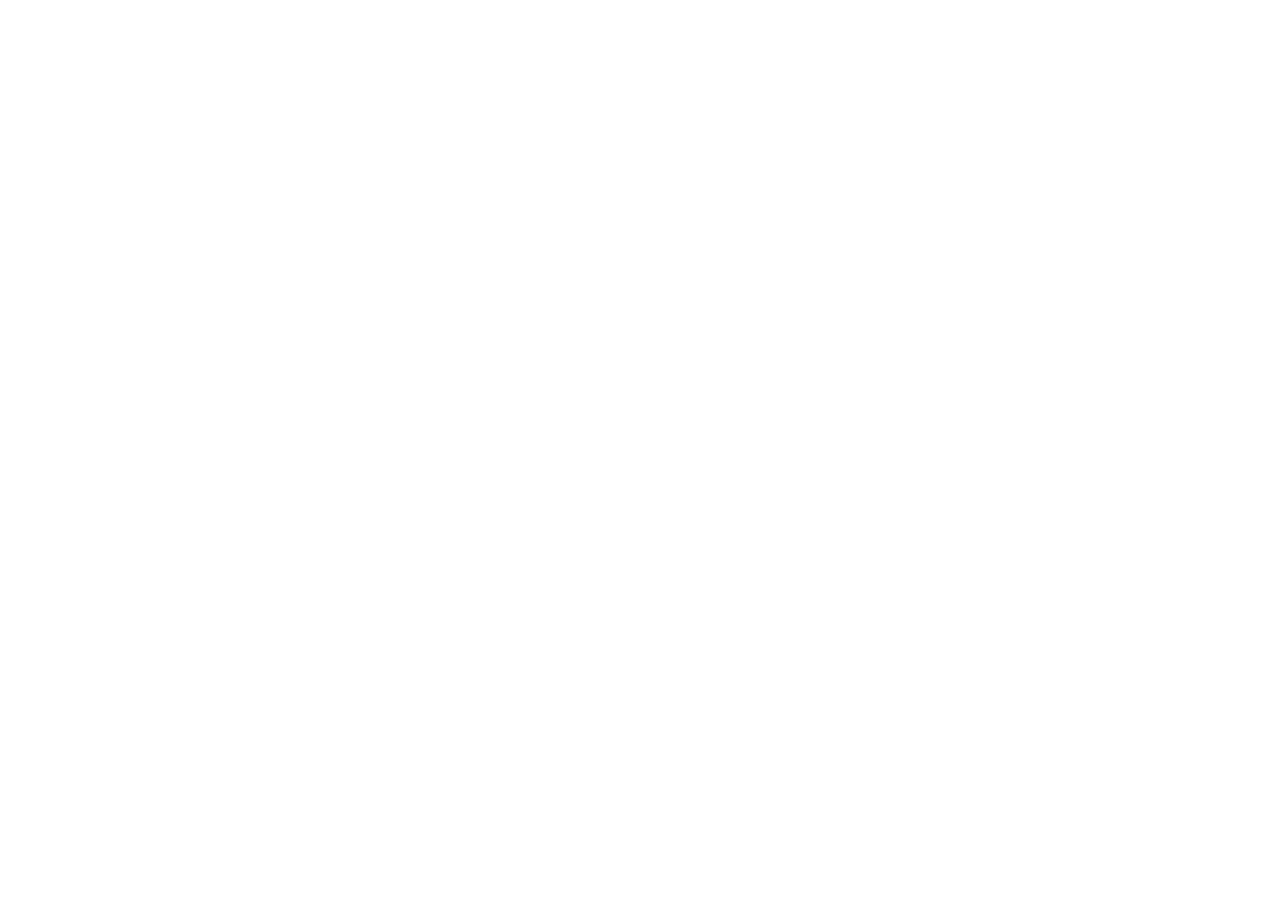
==== index.html @ 166dcbc5 "ファイルを作成しました" ====
<!DOCTYPE html>
<html lang="ja">
<head>
    <meta charset="UTF-8">
    <meta http-equiv="X-UA-Compatible" content="IE=edge">
    <meta name="viewport" content="width=device-width, initial-scale=1.0">
    <title>KitasenjuCakeGide</title>
</head>
<body>
    
</body>
</html>
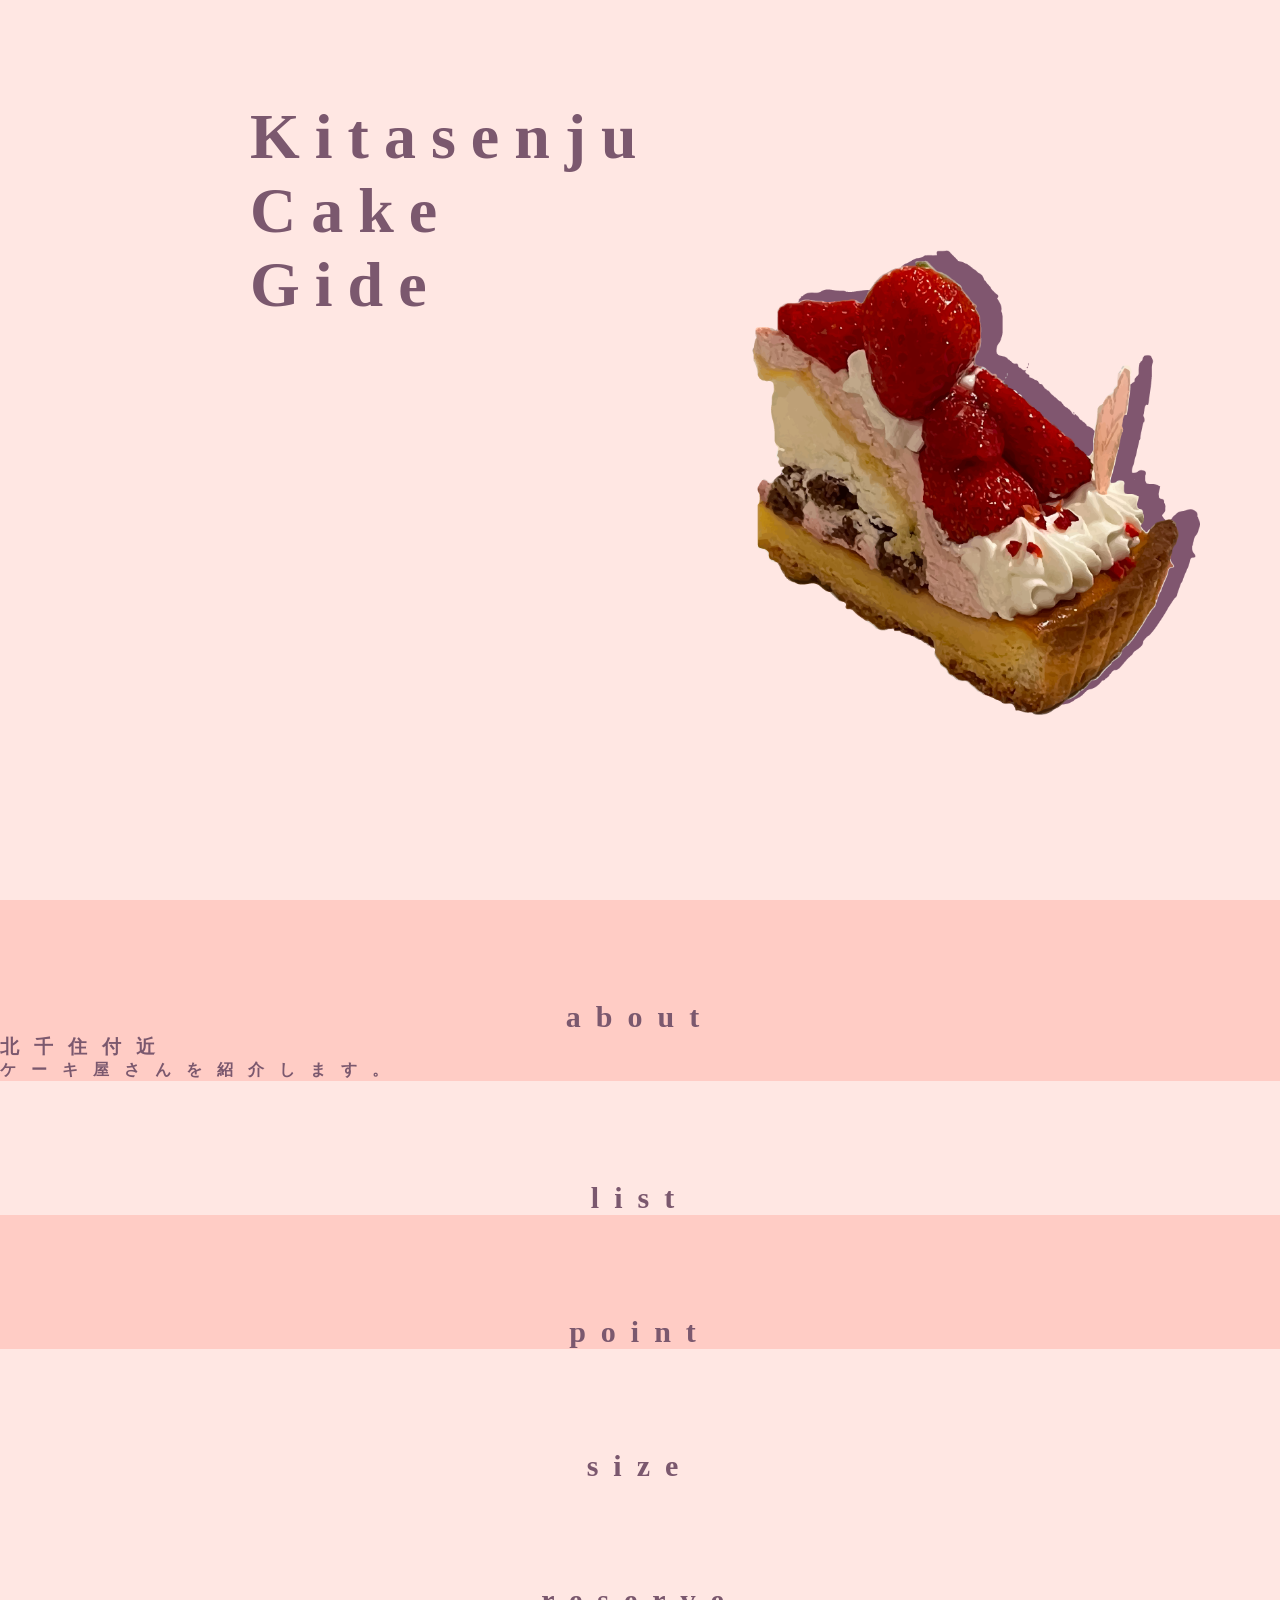
==== commit 421f5101: "ファイル追加 ファイルを追加しました" ====
--- a/index.html
+++ b/index.html
@@ -4,9 +4,47 @@
     <meta charset="UTF-8">
     <meta http-equiv="X-UA-Compatible" content="IE=edge">
     <meta name="viewport" content="width=device-width, initial-scale=1.0">
-    <title>KitasenjuCakeGide</title>
+    <link rel="stylesheet" href="./css/style.css">
+    <title>Kitasenju Cake Gide</title>
 </head>
 <body>
-    
+    <!-- first view -->
+    <section class="firstview">
+        <div class="firstview-text">
+            <h1>Kitasenju<br>Cake<br>Gide</h1>
+        </div>
+        <div class="firstview-img">
+            <img src="./images/lamezon.png" alt="">
+        </div>
+    </section>
+
+    <!-- about -->
+    <section class="about">
+        <h2>about</h2>
+        <div class="about-text">
+            <h3>北千住付近</h3>
+            <p>ケーキ屋さんを紹介します。</p>
+        </div>
+    </section>
+
+    <!-- list -->
+    <section class="list">
+        <h2>list</h2>
+    </section>
+
+    <!-- point説明 -->
+    <section class="point">
+        <h2>point</h2>
+    </section>
+
+    <!-- size & reserve -->
+    <section class="detail">
+        <div class="size">
+            <h2>size</h2>
+        </div>
+        <div class="reserve">
+            <h2>reserve</h2>
+        </div>
+    </section>
 </body>
 </html>
--- a/css/style.css
+++ b/css/style.css
@@ -0,0 +1,73 @@
+* {
+    margin: 0;
+    padding: 0;
+}
+
+h1,
+h2,
+h3,
+h4,
+h5,
+h6,
+p {
+    color: #7B586E;
+    letter-spacing: 15px;
+}
+
+h2 {
+    font-weight: bold; 
+    font-size: 30px;
+    padding-top: 100px;
+    text-align: center;
+}
+
+p {
+    font-weight: bold; 
+}
+
+/* firstview */
+.firstview {
+    background-color: #FFE7E3;
+    width: 100vw;
+    height: 100vh;
+}
+.firstview h1 {
+    font-size: 64px;
+}
+
+.firstview-text{
+    padding-top: 100px;
+    padding-left: 250px;
+    float: left;
+}
+
+.firstview-img img{
+    width: 35%;
+    height: 35%;
+    padding-top: 250px;
+    padding-left: 100px;
+}
+
+/* about */
+.about {
+    background-color: #FFCCC5;
+}
+
+/* list */
+.list {
+    background-color: #FFE7E3;
+}
+
+/* point */
+.point {
+    background-color: #FFCCC5;
+}
+
+/* detail */
+.detail {
+    background-color: #FFE7E3;
+}
+
+/* size */
+
+/* reserve */
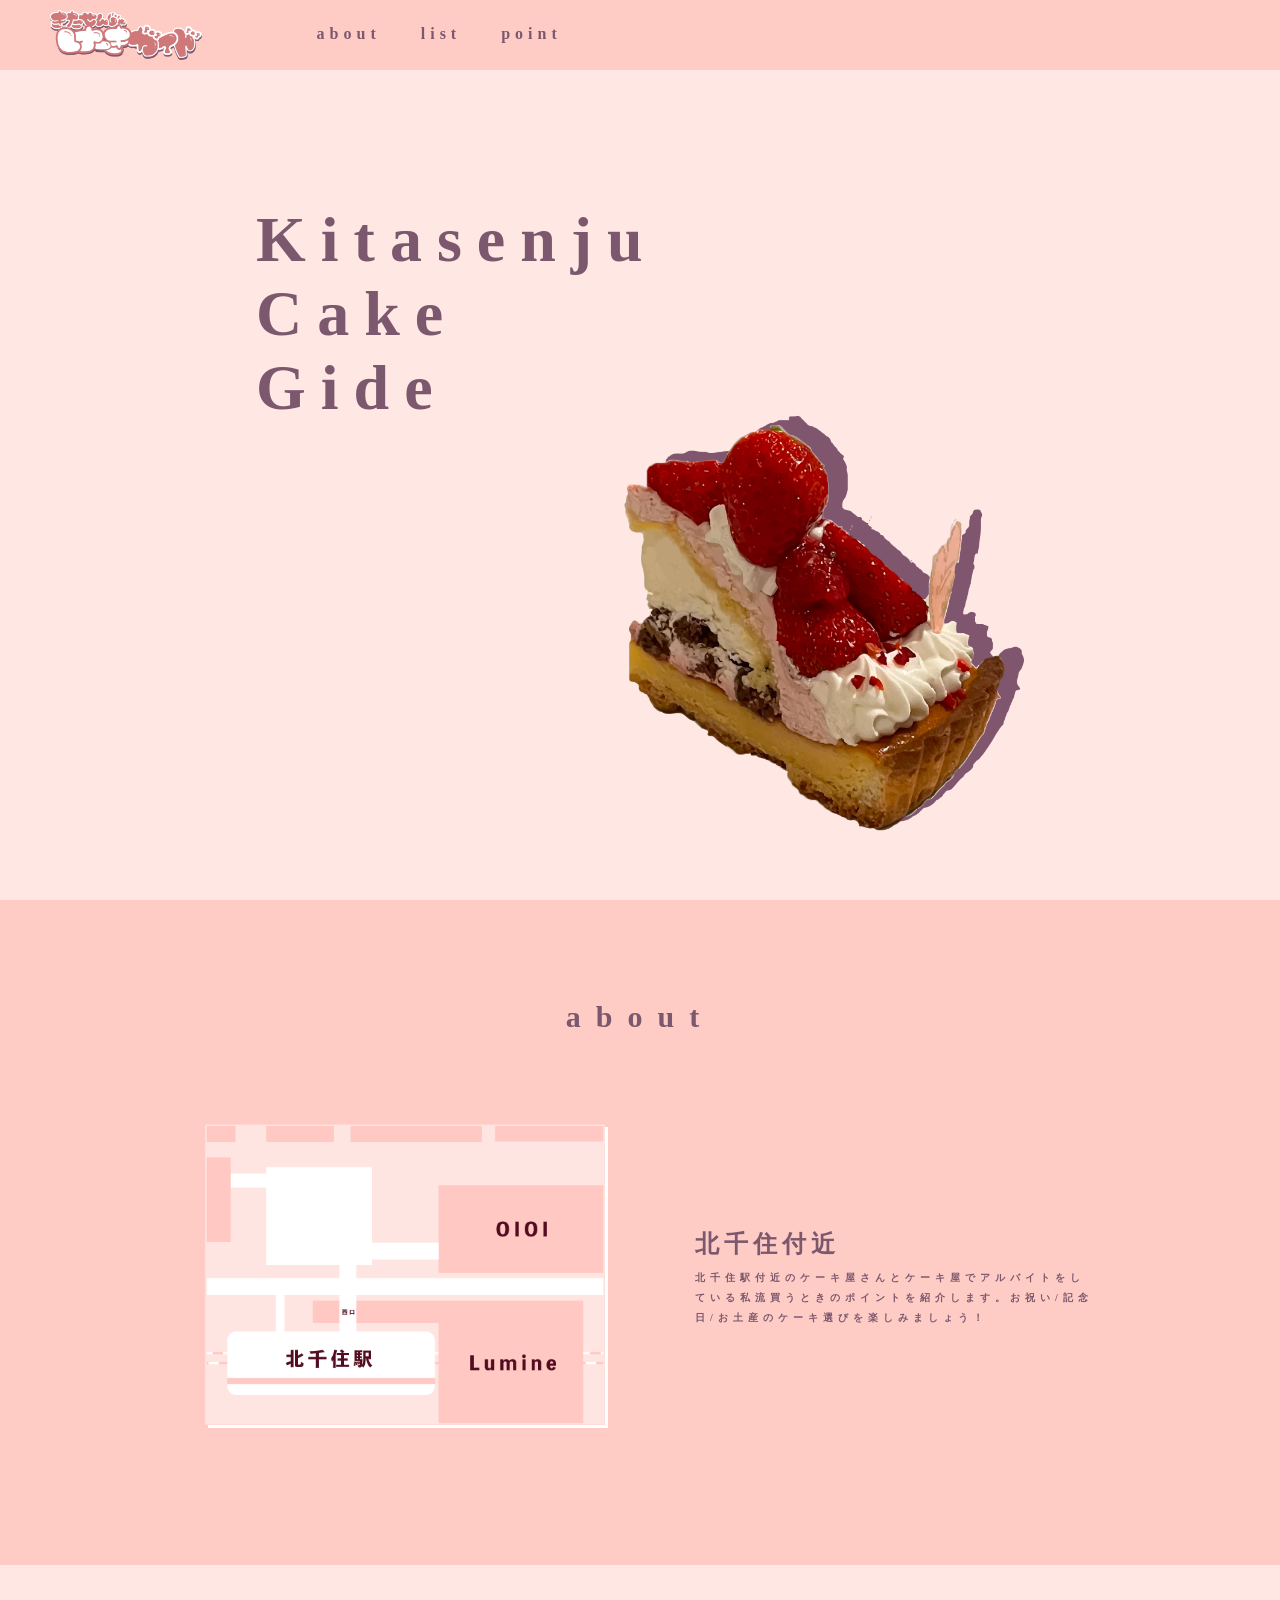
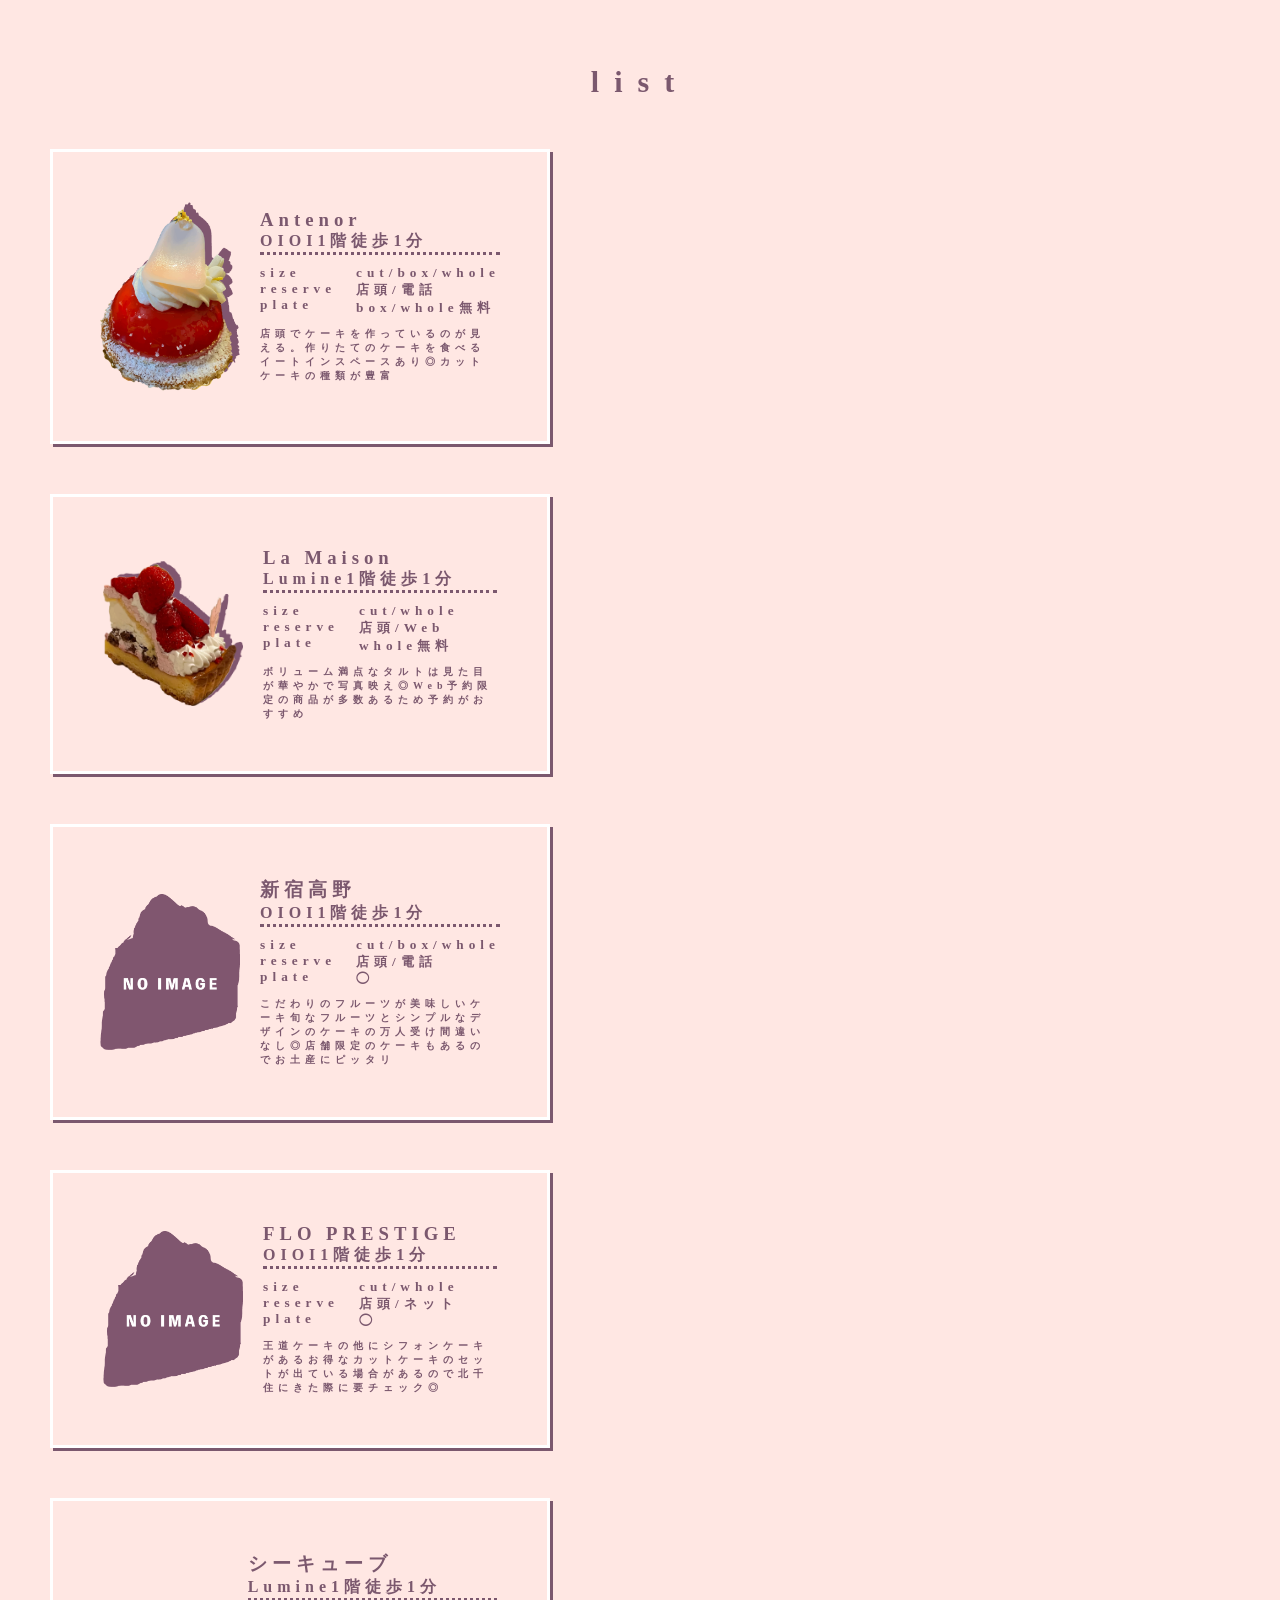
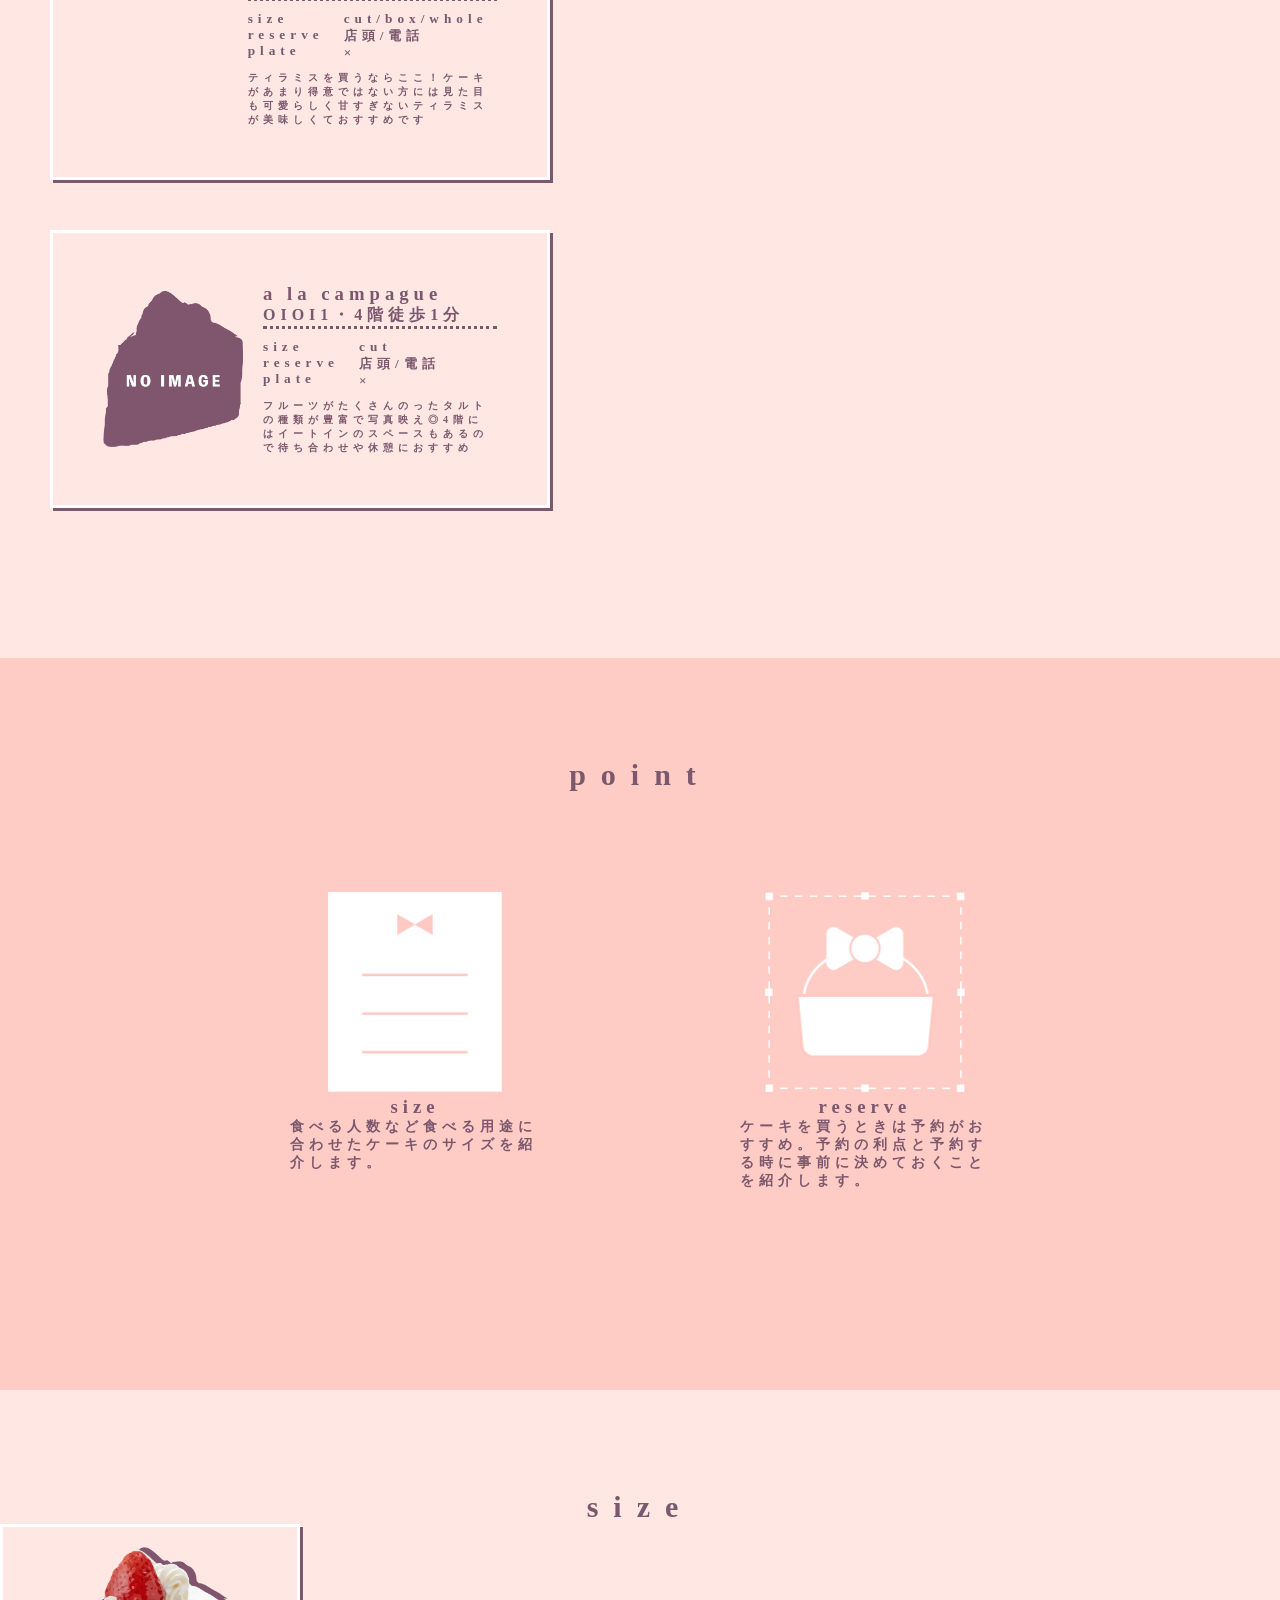
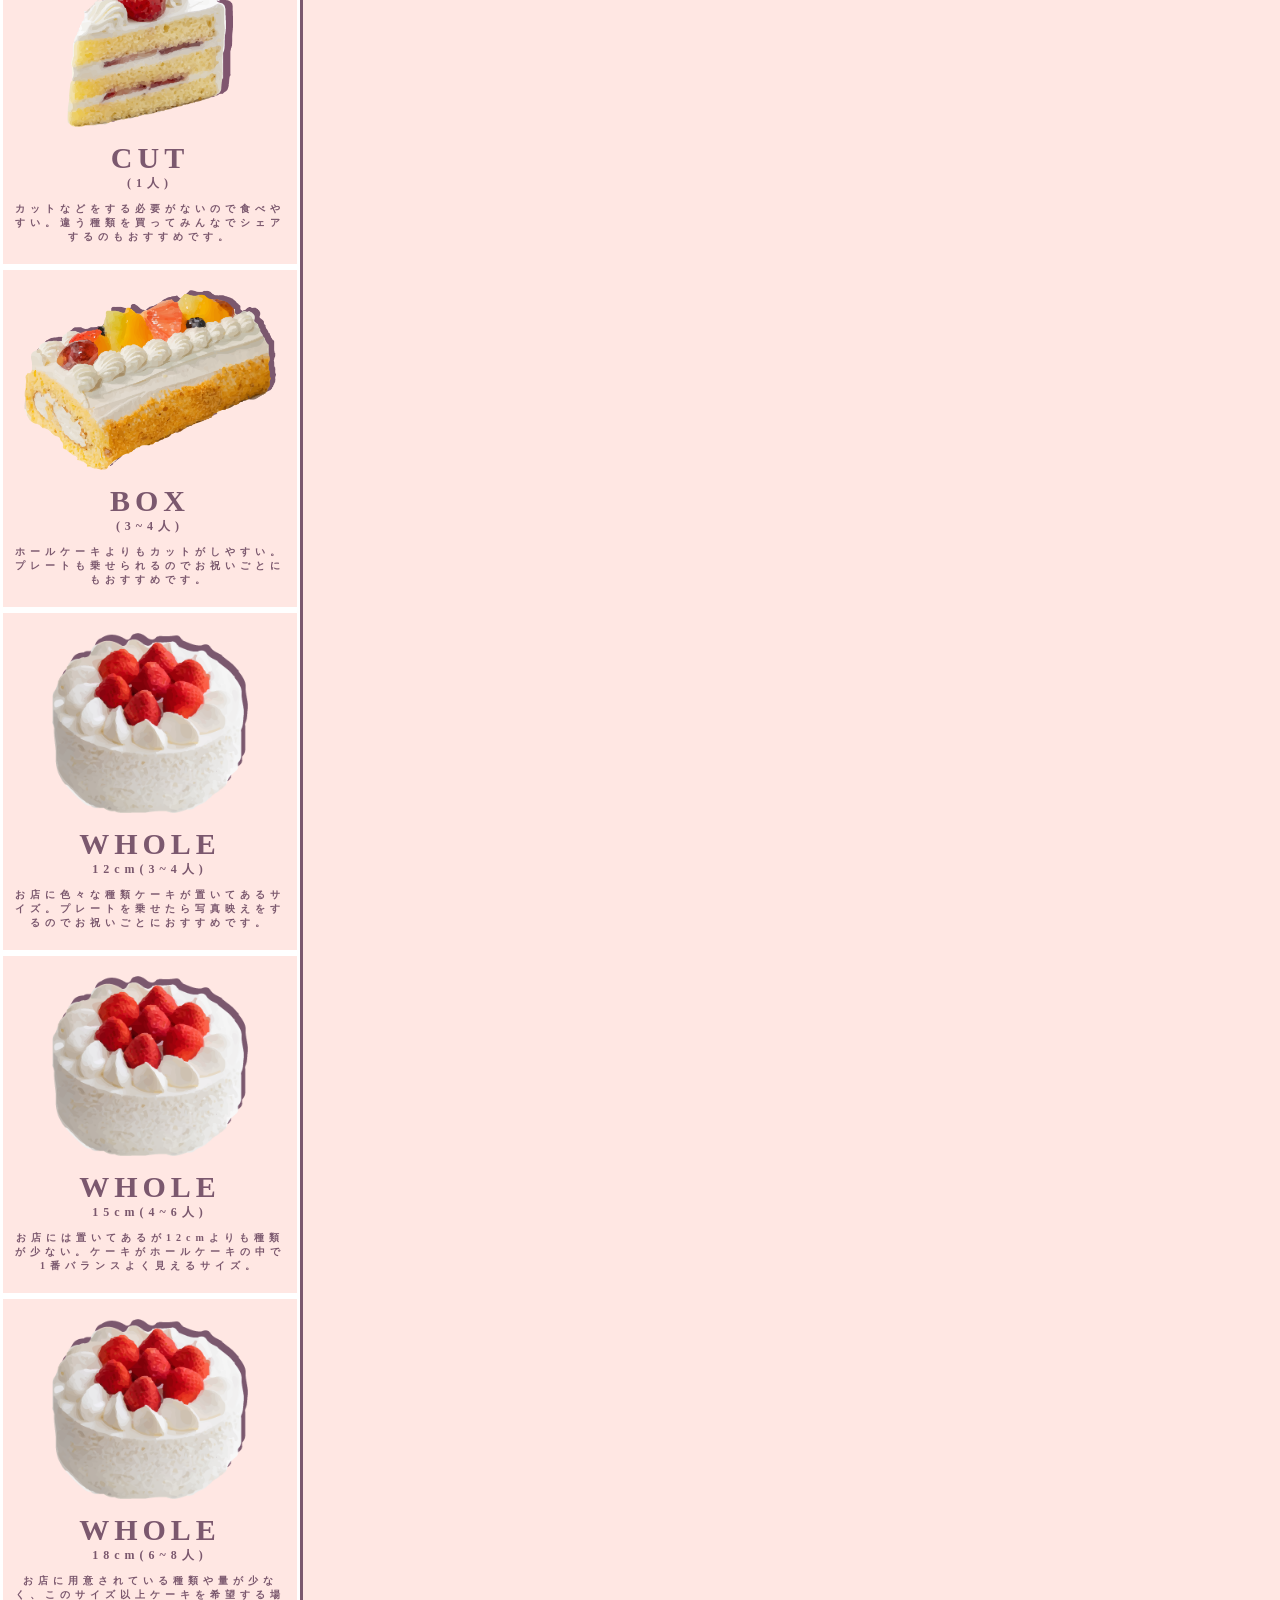
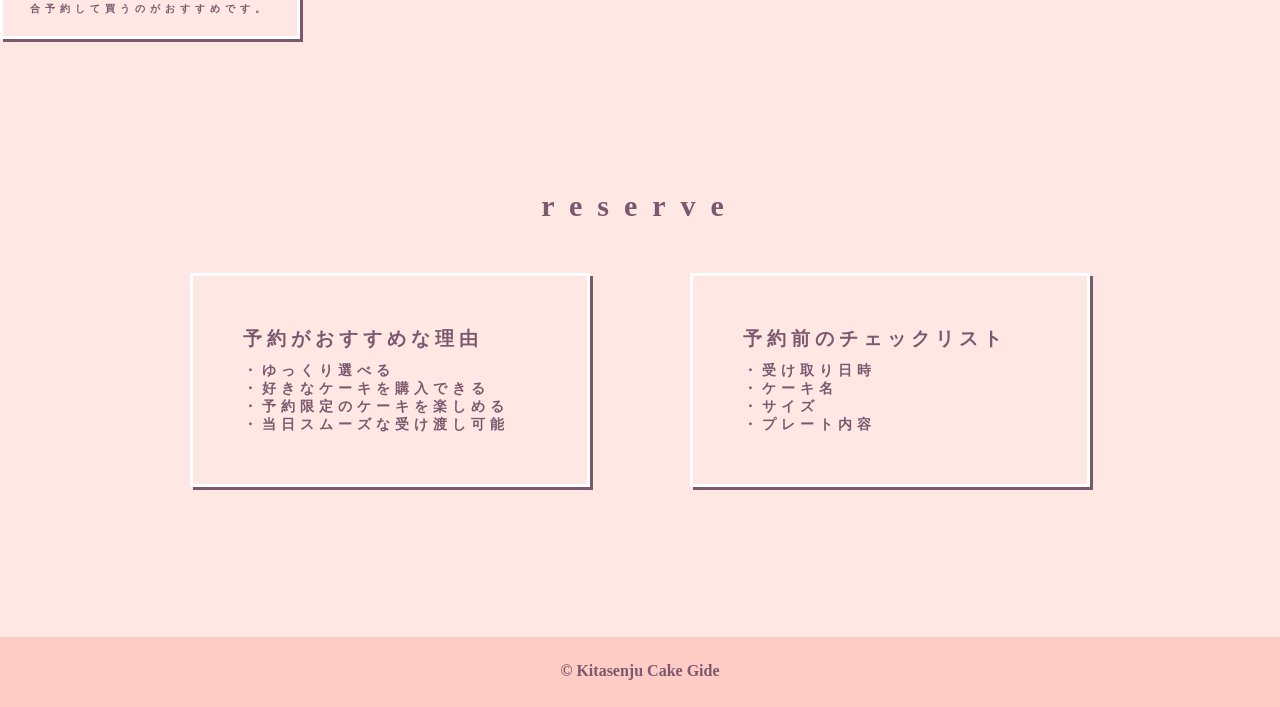
==== commit 7239a7be: "ファイル追加" ====
--- a/index.html
+++ b/index.html
@@ -4,47 +4,280 @@
     <meta charset="UTF-8">
     <meta http-equiv="X-UA-Compatible" content="IE=edge">
     <meta name="viewport" content="width=device-width, initial-scale=1.0">
+    <link rel="stylesheet" href="./css/slick.css">
+    <link rel="stylesheet" href="./css/slick-theme.css">
+    <script src="./js/slick.min.js"></script>
+    <script src="./js/main.js"></script>
     <link rel="stylesheet" href="./css/style.css">
     <title>Kitasenju Cake Gide</title>
 </head>
 <body>
-    <!-- first view -->
-    <section class="firstview">
-        <div class="firstview-text">
+    <!-- header -->
+    <header>
+        <div class="up">
+            <div class="logo">
+                <img src="./images/logo.png" alt="">
+            </div>
+            <nav>
+                <ul>
+                    <li><a href="">about</a></li>
+                    <li><a href="">list</a></li>
+                    <li><a href="">point</a></li>
+                </ul>
+            </nav>
+        </div>
+        <div class="firstview">
             <h1>Kitasenju<br>Cake<br>Gide</h1>
-        </div>
-        <div class="firstview-img">
             <img src="./images/lamezon.png" alt="">
         </div>
-    </section>
+    </header>
 
     <!-- about -->
-    <section class="about">
+    <section id="about" class="about">
         <h2>about</h2>
-        <div class="about-text">
-            <h3>北千住付近</h3>
-            <p>ケーキ屋さんを紹介します。</p>
+        <div class="about-box">
+            <img src="./images/map.png" alt="">
+            <div class="about-text">
+                <h3>北千住付近</h3>
+                <p>北千住駅付近のケーキ屋さんとケーキ屋でアルバイトをしている私流買うときのポイントを紹介します。お祝い/記念日/お土産のケーキ選びを楽しみましょう！</p>
+            </div>
         </div>
     </section>
 
     <!-- list -->
-    <section class="list">
+    <section id="list" class="list">
         <h2>list</h2>
-    </section>
-
-    <!-- point説明 -->
-    <section class="point">
+        <div class="slider">
+            <div class="list-box">
+                <img src="./images/antenor_kage.png" alt="">
+                <div class="text-all">
+                    <div class="list-text">
+                        <h3>Antenor</h3>
+                        <h4>OIOI1階徒歩1分</h4>
+                    </div>
+                    <div class="text-12">
+                        <div class="list-text1">
+                            <h5>size</h5>
+                            <h5>reserve</h5>
+                            <h5>plate</h5>
+                        </div>
+                        <div class="list-text2">
+                            <h5>cut/box/whole</h5>
+                            <h5>店頭/電話</h5>
+                            <h5>box/whole無料</h5>
+                        </div>
+                    </div>
+                    <p>店頭でケーキを作っているのが見える。作りたてのケーキを食べるイートインスペースあり◎カットケーキの種類が豊富</p>
+                </div>
+            </div>
+
+            <div class="list-box">
+                <img src="./images/lamezon.png" alt="">
+                <div class="text-all">
+                    <div class="list-text">
+                        <h3>La Maison</h3>
+                        <h4>Lumine1階徒歩1分</h4>
+                    </div>
+                    <div class="text-12">
+                        <div class="list-text1">
+                            <h5>size</h5>
+                            <h5>reserve</h5>
+                            <h5>plate</h5>
+                        </div>
+                        <div class="list-text2">
+                            <h5>cut/whole</h5>
+                            <h5>店頭/Web</h5>
+                            <h5>whole無料</h5>
+                        </div>
+                    </div>
+                    <p>ボリューム満点なタルトは見た目が華やかで写真映え◎Web予約限定の商品が多数あるため予約がおすすめ</p>
+                </div>
+            </div>
+
+            <div class="list-box">
+                <img src="./images/noimage.png" alt="">
+                <div class="text-all">
+                    <div class="list-text">
+                        <h3>新宿高野</h3>
+                        <h4>OIOI1階徒歩1分</h4>
+                    </div>
+                    <div class="text-12">
+                        <div class="list-text1">
+                            <h5>size</h5>
+                            <h5>reserve</h5>
+                            <h5>plate</h5>
+                        </div>
+                        <div class="list-text2">
+                            <h5>cut/box/whole</h5>
+                            <h5>店頭/電話</h5>
+                            <h5>◯</h5>
+                        </div>
+                    </div>
+                    <p>こだわりのフルーツが美味しいケーキ旬なフルーツとシンプルなデザインのケーキの万人受け間違いなし◎店舗限定のケーキもあるのでお土産にピッタリ</p>
+                </div>
+            </div>
+
+            <div class="list-box">
+                <img src="./images/noimage.png" alt="">
+                <div class="text-all">
+                    <div class="list-text">
+                        <h3>FLO PRESTIGE</h3>
+                        <h4>OIOI1階徒歩1分</h4>
+                    </div>
+                    <div class="text-12">
+                        <div class="list-text1">
+                            <h5>size</h5>
+                            <h5>reserve</h5>
+                            <h5>plate</h5>
+                        </div>
+                        <div class="list-text2">
+                            <h5>cut/whole</h5>
+                            <h5>店頭/ネット</h5>
+                            <h5>◯</h5>
+                        </div>
+                    </div>
+                    <p>王道ケーキの他にシフォンケーキがあるお得なカットケーキのセットが出ている場合があるので北千住にきた際に要チェック◎</p>
+                </div>
+            </div>
+
+            <div class="list-box">
+                <img src="./images/シーキューブ.png" alt="">
+                <div class="text-all">
+                    <div class="list-text">
+                        <h3>シーキューブ</h3>
+                        <h4>Lumine1階徒歩1分</h4>
+                    </div>
+                    <div class="text-12">
+                        <div class="list-text1">
+                            <h5>size</h5>
+                            <h5>reserve</h5>
+                            <h5>plate</h5>
+                        </div>
+                        <div class="list-text2">
+                            <h5>cut/box/whole</h5>
+                            <h5>店頭/電話</h5>
+                            <h5>×</h5>
+                        </div>
+                    </div>
+                    <p>ティラミスを買うならここ！ケーキがあまり得意ではない方には見た目も可愛らしく甘すぎないティラミスが美味しくておすすめです</p>
+                </div>
+            </div>
+
+            <div class="list-box">
+                <img src="./images/noimage.png" alt="">
+                <div class="text-all">
+                    <div class="list-text">
+                        <h3>a la campague</h3>
+                        <h4>OIOI1・4階徒歩1分</h4>
+                    </div>
+                    <div class="text-12">
+                        <div class="list-text1">
+                            <h5>size</h5>
+                            <h5>reserve</h5>
+                            <h5>plate</h5>
+                        </div>
+                        <div class="list-text2">
+                            <h5>cut</h5>
+                            <h5>店頭/電話</h5>
+                            <h5>×</h5>
+                        </div>
+                    </div>
+                    <p>フルーツがたくさんのったタルトの種類が豊富で写真映え◎4階にはイートインのスペースもあるので待ち合わせや休憩におすすめ</p>
+                </div>
+            </div>
+        </div>
+    </section>
+    
+    <section id="point" class="point">
         <h2>point</h2>
-    </section>
-
-    <!-- size & reserve -->
-    <section class="detail">
-        <div class="size">
-            <h2>size</h2>
-        </div>
-        <div class="reserve">
-            <h2>reserve</h2>
-        </div>
-    </section>
+        <div class="pointbox-all">
+            <div class="point-box">
+                <img src="./images/point1.png" alt="">
+                <h3>size</h3>
+                <p>食べる人数など食べる用途に合わせたケーキのサイズを紹介します。</p>
+            </div>
+            <div class="point-box">
+                <img src="./images/point2.png" alt="">
+                <h3>reserve</h3>
+                <p>ケーキを買うときは予約がおすすめ。予約の利点と予約する時に事前に決めておくことを紹介します。</p>
+            </div>
+        </div>
+    </section>
+
+    <section class="size">
+        <h2>size</h2>
+        <div class="size-box-all">
+            <div class="size-box">
+                <img src="./images/cut_cake1.png" alt="">
+                <h3>CUT</h3>
+                <h4>(1人)</h4>
+                <div class="size-text">
+                    <p>カットなどをする必要がないので食べやすい。違う種類を買ってみんなでシェアするのもおすすめです。</p>
+                </div>
+            </div>
+
+            <div class="size-box">
+                <img src="./images/roll_cake.png" alt="">
+                <h3>BOX</h3>
+                <h4>(3~4人)</h4>
+                <div class="size-text">
+                    <p>ホールケーキよりもカットがしやすい。プレートも乗せられるのでお祝いごとにもおすすめです。</p>
+                </div>
+            </div>
+
+            <div class="size-box">
+                <img src="./images/whole_cake.png" alt="">
+                <h3>WHOLE</h3>
+                <h4>12cm(3~4人)</h4>
+                <div class="size-text">
+                    <p>お店に色々な種類ケーキが置いてあるサイズ。プレートを乗せたら写真映えをするのでお祝いごとにおすすめです。</p>
+                </div>
+            </div>
+
+            <div class="size-box">
+                <img src="./images/whole_cake.png" alt="">
+                <h3>WHOLE</h3>
+                <h4>15cm(4~6人)</h4>
+                <div class="size-text">
+                    <p>お店には置いてあるが12cmよりも種類が少ない。ケーキがホールケーキの中で1番バランスよく見えるサイズ。</p>
+                </div>
+            </div>
+
+            <div class="size-box">
+                <img src="./images/whole_cake.png" alt="">
+                <h3>WHOLE</h3>
+                <h4>18cm(6~8人)</h4>
+                <div class="size-text">
+                    <p>お店に用意されている種類や量が少なく、このサイズ以上ケーキを希望する場合予約して買うのがおすすめです。</p>
+                </div>
+            </div>
+        </div>
+    </section>
+
+    <section class="reserve">
+        <h2>reserve</h2>
+        <div class="reserve-box-all">
+            <div class="frame">
+                <div class="reserve-box">
+                    <h3>予約がおすすめな理由</h3>
+                    <p>・ゆっくり選べる <br>
+                    ・好きなケーキを購入できる <br>
+                    ・予約限定のケーキを楽しめる <br>
+                    ・当日スムーズな受け渡し可能</p>
+                </div>
+            </div>
+            <div class="frame">
+                <div class="reserve-box">
+                    <h3>予約前のチェックリスト</h3>
+                    <p>・受け取り日時 <br>
+                    ・ケーキ名 <br>
+                    ・サイズ <br>
+                    ・プレート内容</p>
+                </div>
+            </div>
+        </div>
+    </section>
+    
+    <footer>&copy; Kitasenju Cake Gide</footer>
 </body>
 </html>
--- a/css/style.css
+++ b/css/style.css
@@ -1,6 +1,8 @@
 * {
+    box-sizing: border-box;
     margin: 0;
     padding: 0;
+    list-style: none;
 }
 
 h1,
@@ -11,6 +13,9 @@
 h6,
 p {
     color: #7B586E;
+}
+
+h1 {
     letter-spacing: 15px;
 }
 
@@ -19,55 +24,267 @@
     font-size: 30px;
     padding-top: 100px;
     text-align: center;
-}
-
+    letter-spacing: 15px;
+    /* border-bottom: 3px dotted #fff; */
+}
+
+h3,
+h4,
+h5,
+h6,
 p {
-    font-weight: bold; 
-}
-
-/* firstview */
-.firstview {
-    background-color: #FFE7E3;
+    letter-spacing: 5px;
+}
+
+p {
+    font-size: 10px;
+    font-weight:bold;
+}
+
+.up {
+    display: flex;
+    background-color: #FFCCC5;
+}
+
+.logo {
+    height: 70px;
+}
+
+.logo img{
+    margin-top: 10px;
+    margin-left: 50px;
+    height: 50px;
+}
+
+header{
     width: 100vw;
     height: 100vh;
-}
+    background-color: #FFE7E3;
+}
+
+header ul{
+    display: flex;
+    justify-content: flex-end;
+    width: 400px;
+    margin-top: 25px;
+    margin-right: 0;
+}
+
+header li {
+    margin-right: 40px;
+}
+
+header a{
+    text-decoration:none;
+    color: #7B586E;
+    letter-spacing: 5px;
+    font-weight: bold;
+}
+
 .firstview h1 {
     font-size: 64px;
-}
-
-.firstview-text{
-    padding-top: 100px;
-    padding-left: 250px;
-    float: left;
-}
-
-.firstview-img img{
-    width: 35%;
-    height: 35%;
-    padding-top: 250px;
-    padding-left: 100px;
-}
-
-/* about */
+    position: absolute;
+    top: 30%;
+    left: 20%;
+    transform: translateY(-30%) translateX(0%);
+    -webkit-transform: translateY(-30%) translateX(0%);
+}
+
+.firstview img {
+    width: 400px;
+    height: auto;
+    position: absolute;
+    top: 60%;
+    right: 20%;
+    transform: translateY(-30%) translateX(0%);
+    -webkit-transform: translateY(-30%) translateX(0%);
+}
+
 .about {
     background-color: #FFCCC5;
-}
-
-/* list */
+    padding-bottom: 100px;
+}
+
+.about-box {
+    display: flex;
+    justify-content: center;
+    align-items: center;
+    margin-top: 50px;
+}
+
+.about h3 {
+    font-size: 24px;
+    letter-spacing: 5px;
+}
+
+.about img {
+    width: 400px;
+    margin: 40px;
+    object-fit: contain;
+    box-shadow: 3px 3px 0px 0px #fff;
+
+}
+
+.about .about-text{
+    width: 400px;
+    margin: 20px;
+    margin-left: 50px;
+    line-height: 2;
+}
+
 .list {
     background-color: #FFE7E3;
-}
-
-/* point */
+    padding-bottom: 100px;
+}
+
+.list-box {
+    display: flex;
+    justify-content: center;
+    align-items: center;
+    padding: 50px;
+    background-color:#FFE7E3;
+    border: 3px solid #ffffff;
+    box-shadow: 3px 3px 0px 0px #7B586E;
+    width: 500px;
+    margin: 50px;
+}
+
+.list img {
+    width: 140px;
+    object-fit: contain;
+}
+
+.text-all {
+    width: 280px;
+    margin-left: 20px;
+}
+
+.list-text h4 {
+    border-bottom: 3px dotted #7B586E;
+}
+
+.text-12 {
+    display: flex;
+    margin-top: 10px;
+    margin-bottom: 10px;
+}
+
+.list-text2 {
+    margin-left: 20px;
+}
+
+
+.box-all {
+    display: flex;
+    justify-content:center;
+    flex-wrap: wrap;
+}
+
 .point {
-    background-color: #FFCCC5;
-}
-
-/* detail */
-.detail {
-    background-color: #FFE7E3;
-}
-
-/* size */
-
-/* reserve */+    padding-bottom: 100px;
+    background-color: #FFCCC5;
+}
+
+.point img{
+    height: 200px;
+}
+
+.point-box {
+    text-align: center;
+    width: 250px;
+    margin: 100px;
+}
+
+.point p {
+    font-size: 14px;
+    font-weight:bold;
+    text-align:left;
+}
+
+.pointbox-all {
+    display: flex;
+    justify-content:center;
+}
+
+.size {
+    background-color: #FFE7E3;
+    padding-bottom: 50px;
+}
+
+
+.size img{
+    height: 200px;
+    padding: 10px;
+    margin-top: 10px;
+}
+
+.size-box {
+    text-align: center;
+    width: 300px;
+    background-color:#FFE7E3;
+    border: 3px solid #ffffff;
+    box-shadow: 3px 3px 0px 0px #7B586E;
+    
+}
+
+.size h3 {
+    font-weight: bold; 
+    font-size: 30px;
+}
+
+.size h4 {
+    font-weight: bold; 
+    font-size: 12px;
+}
+.size p {
+    font-size: 10px;
+    font-weight:bold;
+    padding: 10px;
+    padding-bottom: 20px;
+}
+
+.reserve {
+    background-color: #FFE7E3;
+    padding-bottom: 100px;
+}
+
+.frame {
+    text-align: center;
+    width: 400px;
+    background-color:#FFE7E3;
+    border: 3px solid #ffffff;
+    box-shadow: 3px 3px 0px 0px #7B586E;
+    padding: 50px;
+    margin-right: 50px;
+    margin-left: 50px;
+}
+
+.reserve-box {
+    text-align: left;
+    width: 400px;
+}
+
+.reserve h3 {
+    padding-bottom: 10px;
+}
+
+.reserve p {
+    font-size: 14px;
+    text-align: left;
+
+}
+
+.reserve-box-all {
+    display: flex;
+    justify-content:center;
+    padding: 50px;
+}
+
+footer {
+    text-align: center;
+    font-weight: bold;
+    color: #7B586E;
+    background-color: #FFCCC5;
+    padding-top: 25px;
+    height: 70px;
+}
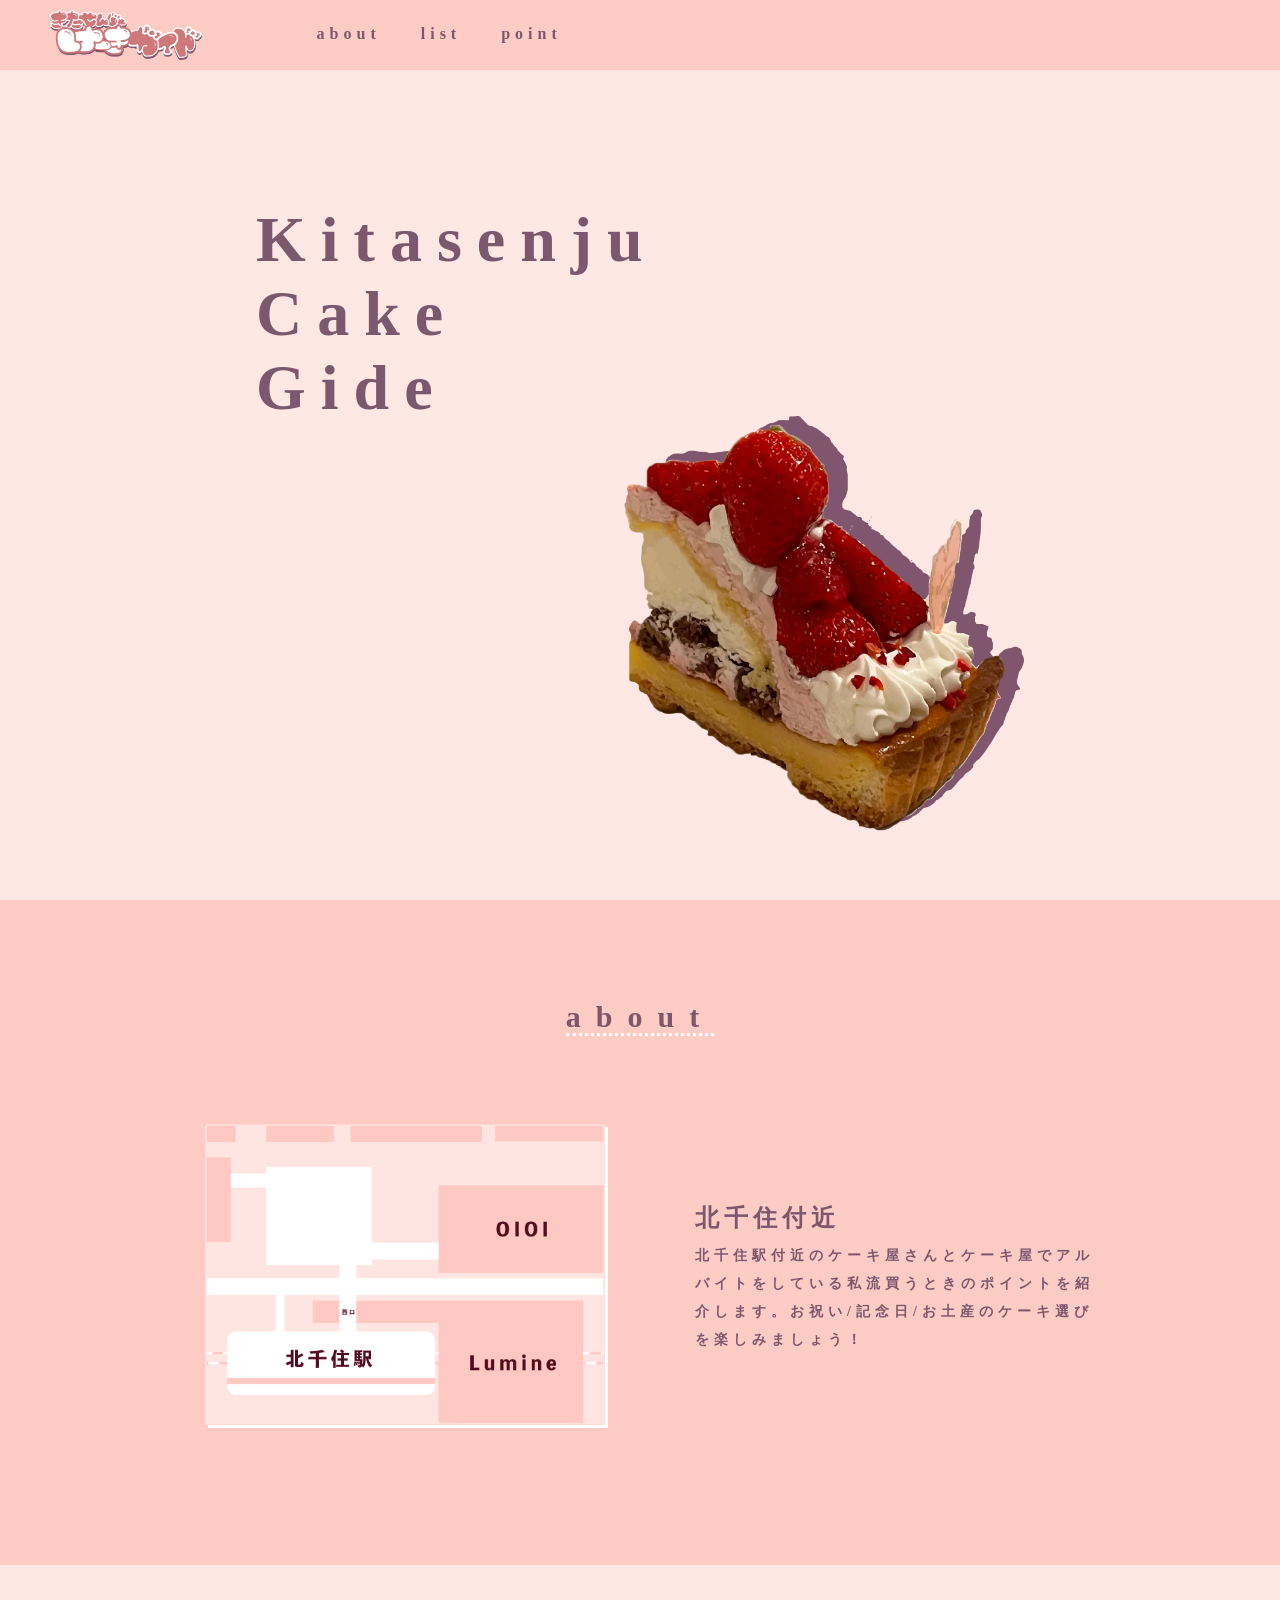
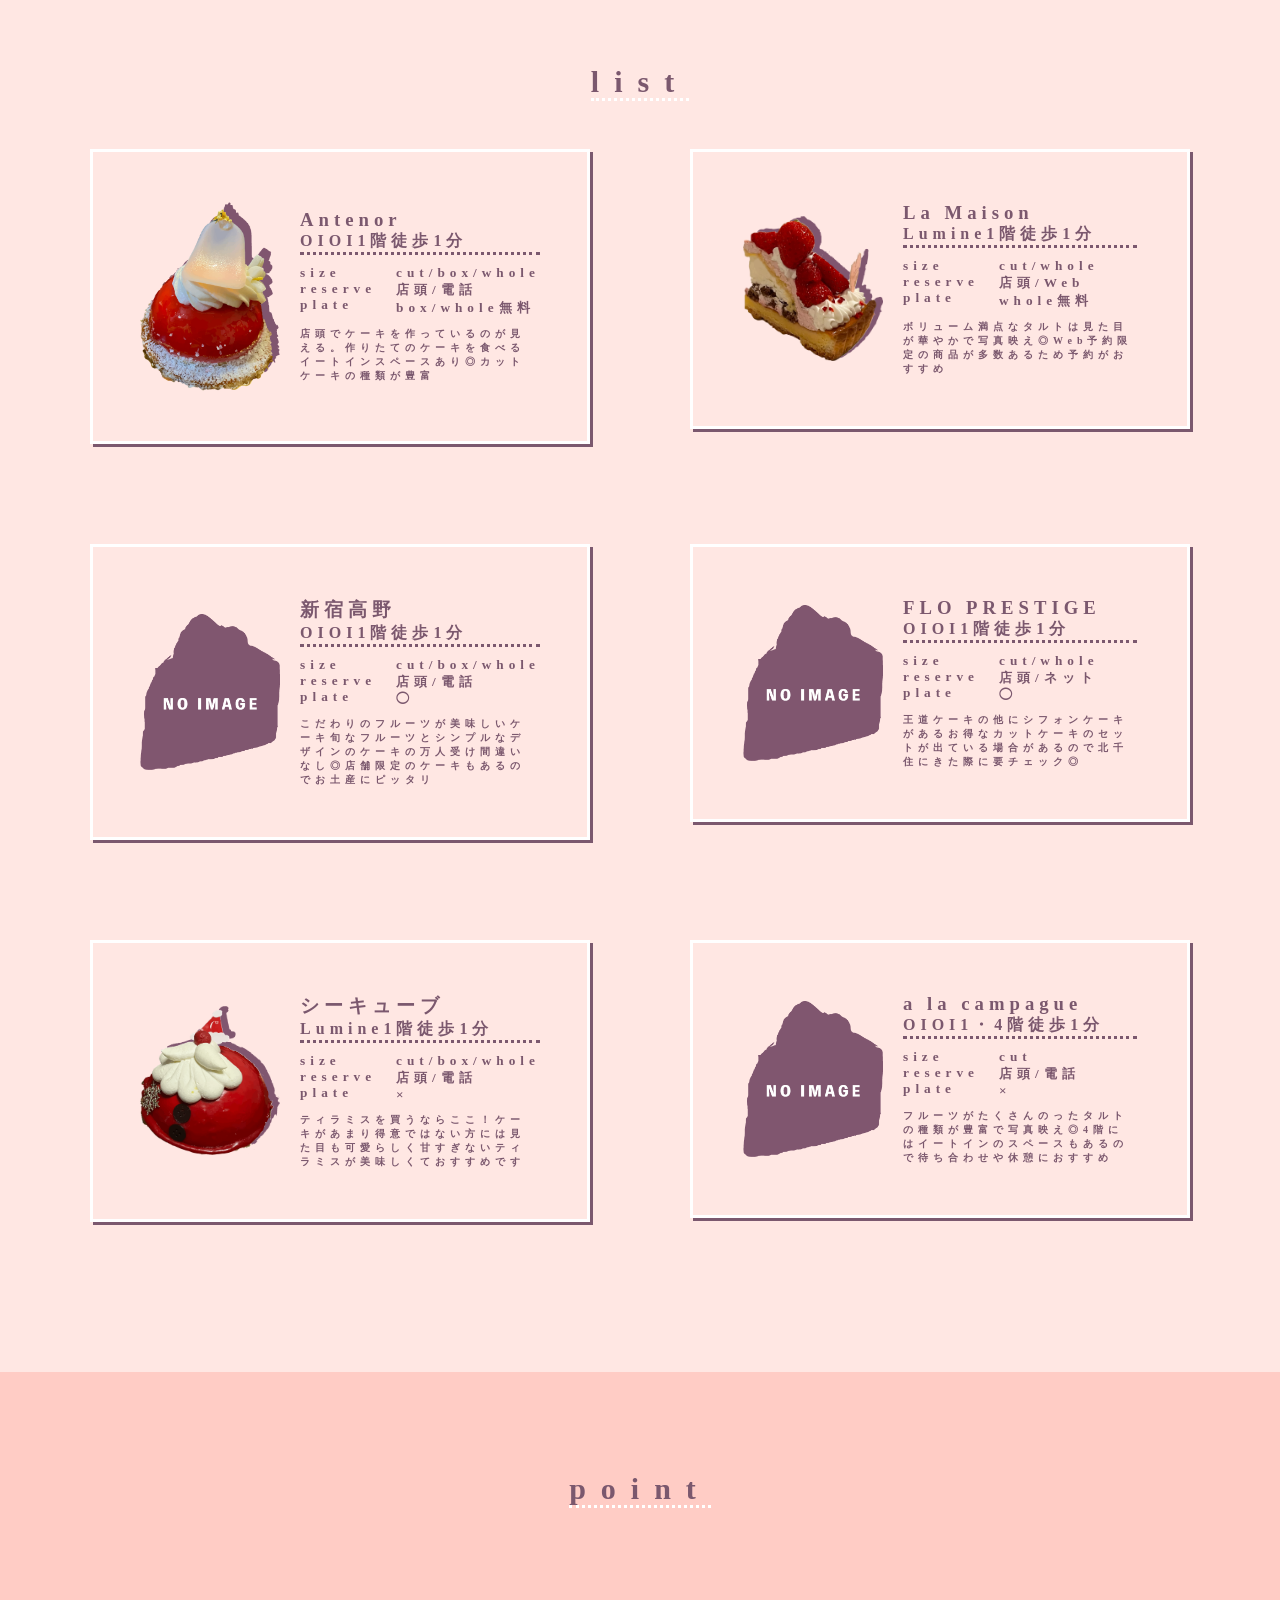
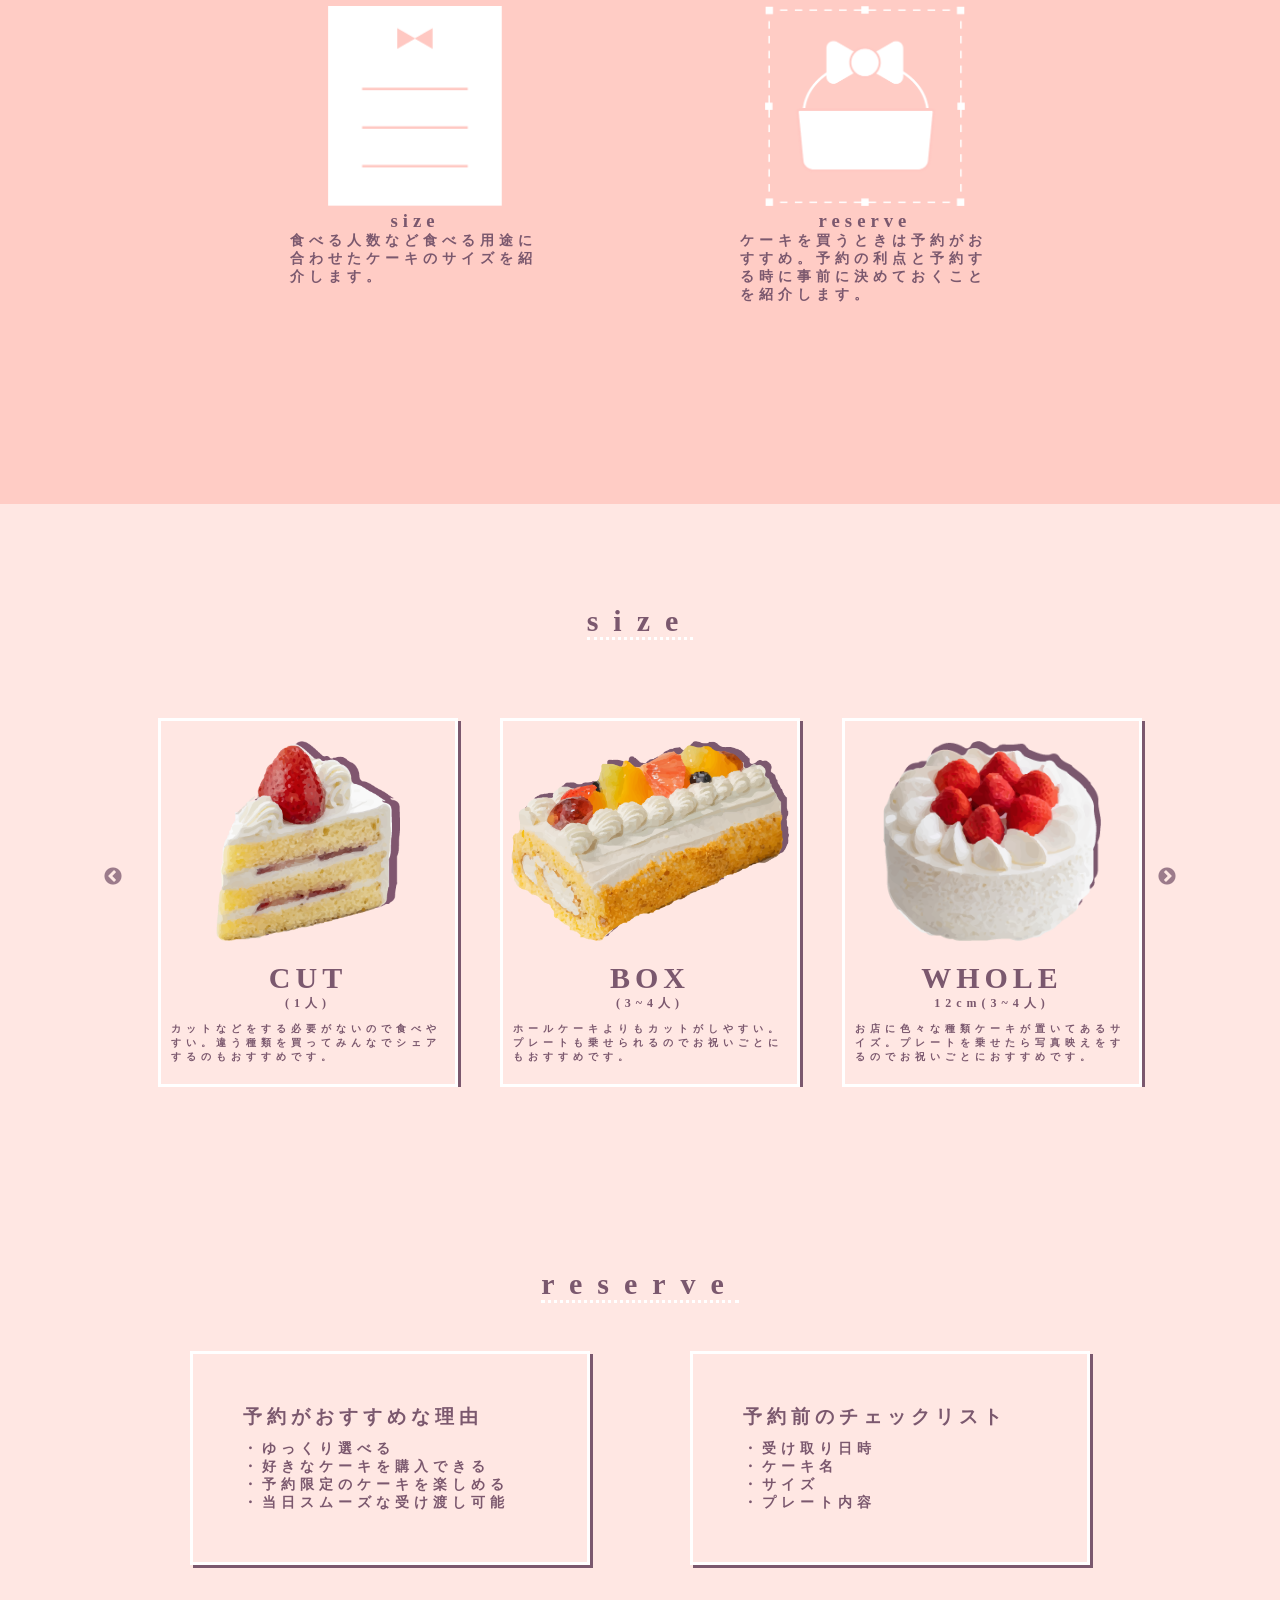
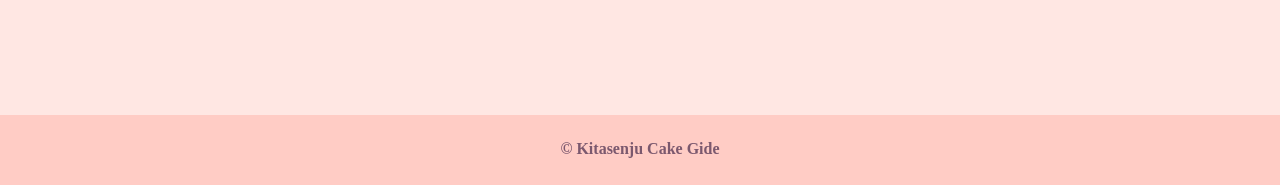
==== commit 3dc02688: "ファイルを追加しました" ====
--- a/index.html
+++ b/index.html
@@ -6,8 +6,6 @@
     <meta name="viewport" content="width=device-width, initial-scale=1.0">
     <link rel="stylesheet" href="./css/slick.css">
     <link rel="stylesheet" href="./css/slick-theme.css">
-    <script src="./js/slick.min.js"></script>
-    <script src="./js/main.js"></script>
     <link rel="stylesheet" href="./css/style.css">
     <title>Kitasenju Cake Gide</title>
 </head>
@@ -20,9 +18,9 @@
             </div>
             <nav>
                 <ul>
-                    <li><a href="">about</a></li>
-                    <li><a href="">list</a></li>
-                    <li><a href="">point</a></li>
+                    <li><a href="#about">about</a></li>
+                    <li><a href="#list">list</a></li>
+                    <li><a href="#point">point</a></li>
                 </ul>
             </nav>
         </div>
@@ -33,8 +31,8 @@
     </header>
 
     <!-- about -->
-    <section id="about" class="about">
-        <h2>about</h2>
+    <section id="about" class="about fuwat">
+        <h2><span class="under">about</span></h2>
         <div class="about-box">
             <img src="./images/map.png" alt="">
             <div class="about-text">
@@ -45,151 +43,163 @@
     </section>
 
     <!-- list -->
-    <section id="list" class="list">
-        <h2>list</h2>
-        <div class="slider">
-            <div class="list-box">
-                <img src="./images/antenor_kage.png" alt="">
-                <div class="text-all">
-                    <div class="list-text">
-                        <h3>Antenor</h3>
-                        <h4>OIOI1階徒歩1分</h4>
-                    </div>
-                    <div class="text-12">
-                        <div class="list-text1">
-                            <h5>size</h5>
-                            <h5>reserve</h5>
-                            <h5>plate</h5>
-                        </div>
-                        <div class="list-text2">
-                            <h5>cut/box/whole</h5>
-                            <h5>店頭/電話</h5>
-                            <h5>box/whole無料</h5>
-                        </div>
-                    </div>
-                    <p>店頭でケーキを作っているのが見える。作りたてのケーキを食べるイートインスペースあり◎カットケーキの種類が豊富</p>
-                </div>
-            </div>
-
-            <div class="list-box">
-                <img src="./images/lamezon.png" alt="">
-                <div class="text-all">
-                    <div class="list-text">
-                        <h3>La Maison</h3>
-                        <h4>Lumine1階徒歩1分</h4>
-                    </div>
-                    <div class="text-12">
-                        <div class="list-text1">
-                            <h5>size</h5>
-                            <h5>reserve</h5>
-                            <h5>plate</h5>
-                        </div>
-                        <div class="list-text2">
-                            <h5>cut/whole</h5>
-                            <h5>店頭/Web</h5>
-                            <h5>whole無料</h5>
-                        </div>
-                    </div>
-                    <p>ボリューム満点なタルトは見た目が華やかで写真映え◎Web予約限定の商品が多数あるため予約がおすすめ</p>
-                </div>
-            </div>
-
-            <div class="list-box">
-                <img src="./images/noimage.png" alt="">
-                <div class="text-all">
-                    <div class="list-text">
-                        <h3>新宿高野</h3>
-                        <h4>OIOI1階徒歩1分</h4>
-                    </div>
-                    <div class="text-12">
-                        <div class="list-text1">
-                            <h5>size</h5>
-                            <h5>reserve</h5>
-                            <h5>plate</h5>
-                        </div>
-                        <div class="list-text2">
-                            <h5>cut/box/whole</h5>
-                            <h5>店頭/電話</h5>
-                            <h5>◯</h5>
-                        </div>
-                    </div>
-                    <p>こだわりのフルーツが美味しいケーキ旬なフルーツとシンプルなデザインのケーキの万人受け間違いなし◎店舗限定のケーキもあるのでお土産にピッタリ</p>
-                </div>
-            </div>
-
-            <div class="list-box">
-                <img src="./images/noimage.png" alt="">
-                <div class="text-all">
-                    <div class="list-text">
-                        <h3>FLO PRESTIGE</h3>
-                        <h4>OIOI1階徒歩1分</h4>
-                    </div>
-                    <div class="text-12">
-                        <div class="list-text1">
-                            <h5>size</h5>
-                            <h5>reserve</h5>
-                            <h5>plate</h5>
-                        </div>
-                        <div class="list-text2">
-                            <h5>cut/whole</h5>
-                            <h5>店頭/ネット</h5>
-                            <h5>◯</h5>
-                        </div>
-                    </div>
-                    <p>王道ケーキの他にシフォンケーキがあるお得なカットケーキのセットが出ている場合があるので北千住にきた際に要チェック◎</p>
-                </div>
-            </div>
-
-            <div class="list-box">
-                <img src="./images/シーキューブ.png" alt="">
-                <div class="text-all">
-                    <div class="list-text">
-                        <h3>シーキューブ</h3>
-                        <h4>Lumine1階徒歩1分</h4>
-                    </div>
-                    <div class="text-12">
-                        <div class="list-text1">
-                            <h5>size</h5>
-                            <h5>reserve</h5>
-                            <h5>plate</h5>
-                        </div>
-                        <div class="list-text2">
-                            <h5>cut/box/whole</h5>
-                            <h5>店頭/電話</h5>
-                            <h5>×</h5>
-                        </div>
-                    </div>
-                    <p>ティラミスを買うならここ！ケーキがあまり得意ではない方には見た目も可愛らしく甘すぎないティラミスが美味しくておすすめです</p>
-                </div>
-            </div>
-
-            <div class="list-box">
-                <img src="./images/noimage.png" alt="">
-                <div class="text-all">
-                    <div class="list-text">
-                        <h3>a la campague</h3>
-                        <h4>OIOI1・4階徒歩1分</h4>
-                    </div>
-                    <div class="text-12">
-                        <div class="list-text1">
-                            <h5>size</h5>
-                            <h5>reserve</h5>
-                            <h5>plate</h5>
-                        </div>
-                        <div class="list-text2">
-                            <h5>cut</h5>
-                            <h5>店頭/電話</h5>
-                            <h5>×</h5>
-                        </div>
-                    </div>
-                    <p>フルーツがたくさんのったタルトの種類が豊富で写真映え◎4階にはイートインのスペースもあるので待ち合わせや休憩におすすめ</p>
-                </div>
-            </div>
+    <section id="list" class="list fuwat">
+        <h2><span class="under">list</span></h2>
+        <a href="https://www.antenor.jp/">
+            <div class="box-all">
+                <div class="list-box">
+                    <img src="./images/antenor_kage.png" alt="">
+                    <div class="text-all">
+                        <div class="list-text">
+                            <h3>Antenor</h3>
+                            <h4>OIOI1階徒歩1分</h4>
+                        </div>
+                        <div class="text-12">
+                            <div class="list-text1">
+                                <h5>size</h5>
+                                <h5>reserve</h5>
+                                <h5>plate</h5>
+                            </div>
+                            <div class="list-text2">
+                                <h5>cut/box/whole</h5>
+                                <h5>店頭/電話</h5>
+                                <h5>box/whole無料</h5>
+                            </div>
+                        </div>
+                        <p>店頭でケーキを作っているのが見える。作りたてのケーキを食べるイートインスペースあり◎カットケーキの種類が豊富</p>
+                    </div>
+                </div>
+            </a>
+
+            <a href="https://www.la-maison.jp/">
+                <div class="list-box">
+                    <img src="./images/lamezon.png" alt="">
+                    <div class="text-all">
+                        <div class="list-text">
+                            <h3>La Maison</h3>
+                            <h4>Lumine1階徒歩1分</h4>
+                        </div>
+                        <div class="text-12">
+                            <div class="list-text1">
+                                <h5>size</h5>
+                                <h5>reserve</h5>
+                                <h5>plate</h5>
+                            </div>
+                            <div class="list-text2">
+                                <h5>cut/whole</h5>
+                                <h5>店頭/Web</h5>
+                                <h5>whole無料</h5>
+                            </div>
+                        </div>
+                        <p>ボリューム満点なタルトは見た目が華やかで写真映え◎Web予約限定の商品が多数あるため予約がおすすめ</p>
+                    </div>
+                </div>
+            </a>
+
+            <a href="https://takano.jp/takano/">
+                <div class="list-box">
+                    <img src="./images/noimage.png" alt="">
+                    <div class="text-all">
+                        <div class="list-text">
+                            <h3>新宿高野</h3>
+                            <h4>OIOI1階徒歩1分</h4>
+                        </div>
+                        <div class="text-12">
+                            <div class="list-text1">
+                                <h5>size</h5>
+                                <h5>reserve</h5>
+                                <h5>plate</h5>
+                            </div>
+                            <div class="list-text2">
+                                <h5>cut/box/whole</h5>
+                                <h5>店頭/電話</h5>
+                                <h5>◯</h5>
+                            </div>
+                        </div>
+                        <p>こだわりのフルーツが美味しいケーキ旬なフルーツとシンプルなデザインのケーキの万人受け間違いなし◎店舗限定のケーキもあるのでお土産にピッタリ</p>
+                    </div>
+                </div>
+            </a>
+
+            <a href="https://www.flojapon.co.jp/">
+                <div class="list-box">
+                    <img src="./images/noimage.png" alt="">
+                    <div class="text-all">
+                        <div class="list-text">
+                            <h3>FLO PRESTIGE</h3>
+                            <h4>OIOI1階徒歩1分</h4>
+                        </div>
+                        <div class="text-12">
+                            <div class="list-text1">
+                                <h5>size</h5>
+                                <h5>reserve</h5>
+                                <h5>plate</h5>
+                            </div>
+                            <div class="list-text2">
+                                <h5>cut/whole</h5>
+                                <h5>店頭/ネット</h5>
+                                <h5>◯</h5>
+                            </div>
+                        </div>
+                        <p>王道ケーキの他にシフォンケーキがあるお得なカットケーキのセットが出ている場合があるので北千住にきた際に要チェック◎</p>
+                    </div>
+                </div>
+            </a>
+
+            <a href="https://ccc-c3.jp/">
+                <div class="list-box">
+                    <img src="./images/cqube.png" alt="">
+                    <div class="text-all">
+                        <div class="list-text">
+                            <h3>シーキューブ</h3>
+                            <h4>Lumine1階徒歩1分</h4>
+                        </div>
+                        <div class="text-12">
+                            <div class="list-text1">
+                                <h5>size</h5>
+                                <h5>reserve</h5>
+                                <h5>plate</h5>
+                            </div>
+                            <div class="list-text2">
+                                <h5>cut/box/whole</h5>
+                                <h5>店頭/電話</h5>
+                                <h5>×</h5>
+                            </div>
+                        </div>
+                        <p>ティラミスを買うならここ！ケーキがあまり得意ではない方には見た目も可愛らしく甘すぎないティラミスが美味しくておすすめです</p>
+                    </div>
+                </div>
+            </a>
+
+            <a href="http://www.alacampagne.jp/">
+                <div class="list-box">
+                    <img src="./images/noimage.png" alt="">
+                    <div class="text-all">
+                        <div class="list-text">
+                            <h3>a la campague</h3>
+                            <h4>OIOI1・4階徒歩1分</h4>
+                        </div>
+                        <div class="text-12">
+                            <div class="list-text1">
+                                <h5>size</h5>
+                                <h5>reserve</h5>
+                                <h5>plate</h5>
+                            </div>
+                            <div class="list-text2">
+                                <h5>cut</h5>
+                                <h5>店頭/電話</h5>
+                                <h5>×</h5>
+                            </div>
+                        </div>
+                        <p>フルーツがたくさんのったタルトの種類が豊富で写真映え◎4階にはイートインのスペースもあるので待ち合わせや休憩におすすめ</p>
+                    </div>
+                </div>
+            </a>
         </div>
     </section>
     
-    <section id="point" class="point">
-        <h2>point</h2>
+    <section id="point" class="point fuwat">
+        <h2><span class="under">point</span></h2>
         <div class="pointbox-all">
             <div class="point-box">
                 <img src="./images/point1.png" alt="">
@@ -204,58 +214,68 @@
         </div>
     </section>
 
-    <section class="size">
-        <h2>size</h2>
-        <div class="size-box-all">
-            <div class="size-box">
-                <img src="./images/cut_cake1.png" alt="">
-                <h3>CUT</h3>
-                <h4>(1人)</h4>
-                <div class="size-text">
-                    <p>カットなどをする必要がないので食べやすい。違う種類を買ってみんなでシェアするのもおすすめです。</p>
-                </div>
-            </div>
-
-            <div class="size-box">
-                <img src="./images/roll_cake.png" alt="">
-                <h3>BOX</h3>
-                <h4>(3~4人)</h4>
-                <div class="size-text">
-                    <p>ホールケーキよりもカットがしやすい。プレートも乗せられるのでお祝いごとにもおすすめです。</p>
-                </div>
-            </div>
-
-            <div class="size-box">
-                <img src="./images/whole_cake.png" alt="">
-                <h3>WHOLE</h3>
-                <h4>12cm(3~4人)</h4>
-                <div class="size-text">
-                    <p>お店に色々な種類ケーキが置いてあるサイズ。プレートを乗せたら写真映えをするのでお祝いごとにおすすめです。</p>
-                </div>
-            </div>
-
-            <div class="size-box">
-                <img src="./images/whole_cake.png" alt="">
-                <h3>WHOLE</h3>
-                <h4>15cm(4~6人)</h4>
-                <div class="size-text">
-                    <p>お店には置いてあるが12cmよりも種類が少ない。ケーキがホールケーキの中で1番バランスよく見えるサイズ。</p>
-                </div>
-            </div>
-
-            <div class="size-box">
-                <img src="./images/whole_cake.png" alt="">
-                <h3>WHOLE</h3>
-                <h4>18cm(6~8人)</h4>
-                <div class="size-text">
-                    <p>お店に用意されている種類や量が少なく、このサイズ以上ケーキを希望する場合予約して買うのがおすすめです。</p>
+    <section id="slick" class="size">
+        <h2><span class="under">size</span></h2>
+        <div class="slider">
+            <div>
+                <div class="size-box">
+                    <img src="./images/cut_cake1.png" alt="">
+                    <h3>CUT</h3>
+                    <h4>(1人)</h4>
+                    <div class="size-text">
+                        <p>カットなどをする必要がないので食べやすい。違う種類を買ってみんなでシェアするのもおすすめです。</p>
+                    </div>
+                </div>
+            </div>
+
+            <div>
+                <div class="size-box">
+                    <img src="./images/roll_cake.png" alt="">
+                    <h3>BOX</h3>
+                    <h4>(3~4人)</h4>
+                    <div class="size-text">
+                        <p>ホールケーキよりもカットがしやすい。プレートも乗せられるのでお祝いごとにもおすすめです。</p>
+                    </div>
+                </div>
+            </div>
+
+            <div>
+                <div class="size-box">
+                    <img src="./images/whole_cake.png" alt="">
+                    <h3>WHOLE</h3>
+                    <h4>12cm(3~4人)</h4>
+                    <div class="size-text">
+                        <p>お店に色々な種類ケーキが置いてあるサイズ。プレートを乗せたら写真映えをするのでお祝いごとにおすすめです。</p>
+                    </div>
+                </div>
+            </div>
+
+            <div>
+                <div class="size-box">
+                    <img src="./images/whole_cake.png" alt="">
+                    <h3>WHOLE</h3>
+                    <h4>15cm(4~6人)</h4>
+                    <div class="size-text">
+                        <p>お店には置いてあるが12cmよりも種類が少ない。ケーキがホールケーキの中で1番バランスよく見えるサイズ。</p>
+                    </div>
+                </div>
+            </div>
+
+            <div>
+                <div class="size-box">
+                    <img src="./images/whole_cake.png" alt="">
+                    <h3>WHOLE</h3>
+                    <h4>18cm(6~8人)</h4>
+                    <div class="size-text">
+                        <p>お店に用意されている種類や量が少なく、このサイズ以上ケーキを希望する場合予約して買うのがおすすめです。</p>
+                    </div>
                 </div>
             </div>
         </div>
     </section>
 
     <section class="reserve">
-        <h2>reserve</h2>
+        <h2><span class="under">reserve</span></h2>
         <div class="reserve-box-all">
             <div class="frame">
                 <div class="reserve-box">
@@ -277,7 +297,12 @@
             </div>
         </div>
     </section>
-    
+
     <footer>&copy; Kitasenju Cake Gide</footer>
+
+    <script src="https://ajax.googleapis.com/ajax/libs/jquery/3.6.1/jquery.min.js"></script>
+    <script src="./js/fuwat-settings.js"></script>
+    <script src="./js/slick.min.js"></script>
+    <script src="./js/main.js"></script>
 </body>
 </html>
--- a/css/style.css
+++ b/css/style.css
@@ -3,6 +3,7 @@
     margin: 0;
     padding: 0;
     list-style: none;
+    text-decoration: none;
 }
 
 h1,
@@ -46,6 +47,52 @@
     background-color: #FFCCC5;
 }
 
+.under {
+    border-bottom: 3px dotted #fff;
+}
+
+/*ふわっとCSS*/
+.fuwatAnime {
+    -webkit-animation-fill-mode: both;
+    -ms-animation-fill-mode: both;
+    animation-fill-mode: both;
+    -webkit-animation-duration: 1.5s;
+    -ms-animation-duration: 1.5s;
+    animation-duration: 1.5s;
+    -webkit-animation-name: fuwatAnime;
+    -ms-animation-name: fuwatAnime;
+    animation-name: fuwatAnime;
+    visibility: visible !important;
+  }
+  
+  @-webkit-keyframes fuwatAnime {
+    0% {
+      opacity: 0;
+      -webkit-transform: translateY(-20px);
+    }
+  
+    100% {
+      opacity: 1;
+      -webkit-transform: translateY(0);
+    }
+  }
+  
+  @keyframes fuwatAnime {
+    0% {
+      opacity: 0;
+      -webkit-transform: translateY(-20px);
+      -ms-transform: translateY(-20px);
+      transform: translateY(-20px);
+    }
+  
+    100% {
+      opacity: 1;
+      -webkit-transform: translateY(0);
+      -ms-transform: translateY(0);
+      transform: translateY(0);
+    }
+  }
+
 .logo {
     height: 70px;
 }
@@ -79,6 +126,12 @@
     color: #7B586E;
     letter-spacing: 5px;
     font-weight: bold;
+    transition-duration : 1s;
+}
+
+header a:hover{
+    color: #fff;
+    transition-duration : 1s;
 }
 
 .firstview h1 {
@@ -115,6 +168,10 @@
 .about h3 {
     font-size: 24px;
     letter-spacing: 5px;
+}
+
+.about p {
+    font-size: 14px;
 }
 
 .about img {
@@ -147,6 +204,14 @@
     box-shadow: 3px 3px 0px 0px #7B586E;
     width: 500px;
     margin: 50px;
+    transition-duration : 1s;
+}
+
+.list-box:hover {
+    background-color:#fff;
+    border: 3px solid #FFCCC5;
+    box-shadow: 3px 3px 0px 0px #fff;
+    transition-duration : 1s;
 }
 
 .list img {
@@ -160,7 +225,9 @@
 }
 
 .list-text h4 {
+    color:#7B586E;
     border-bottom: 3px dotted #7B586E;
+    transition-duration : 1s;
 }
 
 .text-12 {
@@ -209,13 +276,32 @@
 .size {
     background-color: #FFE7E3;
     padding-bottom: 50px;
-}
-
-
-.size img{
+    text-align: center;
+}
+  
+  .slider {
+    margin: 30px auto;
+    width: 80%;
+  }
+  
+  /*slick setting*/
+  .slick-prev:before,
+  .slick-next:before {
+    color: #7B586E;
+  }
+  
+  .slick-dots {
+    bottom: -30px;
+    display: flex;
+    justify-content: center;
+    align-items: center;
+  }
+
+.size-box img {
     height: 200px;
-    padding: 10px;
-    margin-top: 10px;
+    margin: 30px auto;
+    margin-top: 20px;
+    margin-bottom: 20px;
 }
 
 .size-box {
@@ -224,7 +310,16 @@
     background-color:#FFE7E3;
     border: 3px solid #ffffff;
     box-shadow: 3px 3px 0px 0px #7B586E;
-    
+    margin-top: 50px;
+    margin-left: 30px;
+    transition-duration : 1s;
+}
+
+.size-box:hover {
+    background-color:#fff;
+    border: 3px solid #FFCCC5;
+    box-shadow: 3px 3px 0px 0px #fff;
+    transition-duration : 1s;
 }
 
 .size h3 {
@@ -241,7 +336,9 @@
     font-weight:bold;
     padding: 10px;
     padding-bottom: 20px;
-}
+    text-align: left;
+}
+
 
 .reserve {
     background-color: #FFE7E3;
@@ -257,11 +354,19 @@
     padding: 50px;
     margin-right: 50px;
     margin-left: 50px;
+    transition-duration : 1s;
 }
 
 .reserve-box {
     text-align: left;
     width: 400px;
+}
+
+.frame:hover {
+    background-color:#fff;
+    border: 3px solid #FFCCC5;
+    box-shadow: 3px 3px 0px 0px #fff;
+    transition-duration : 1s;
 }
 
 .reserve h3 {
@@ -278,6 +383,10 @@
     display: flex;
     justify-content:center;
     padding: 50px;
+}
+
+#limited {
+    padding: 100px 0;
 }
 
 footer {
@@ -287,4 +396,5 @@
     background-color: #FFCCC5;
     padding-top: 25px;
     height: 70px;
-}+}
+
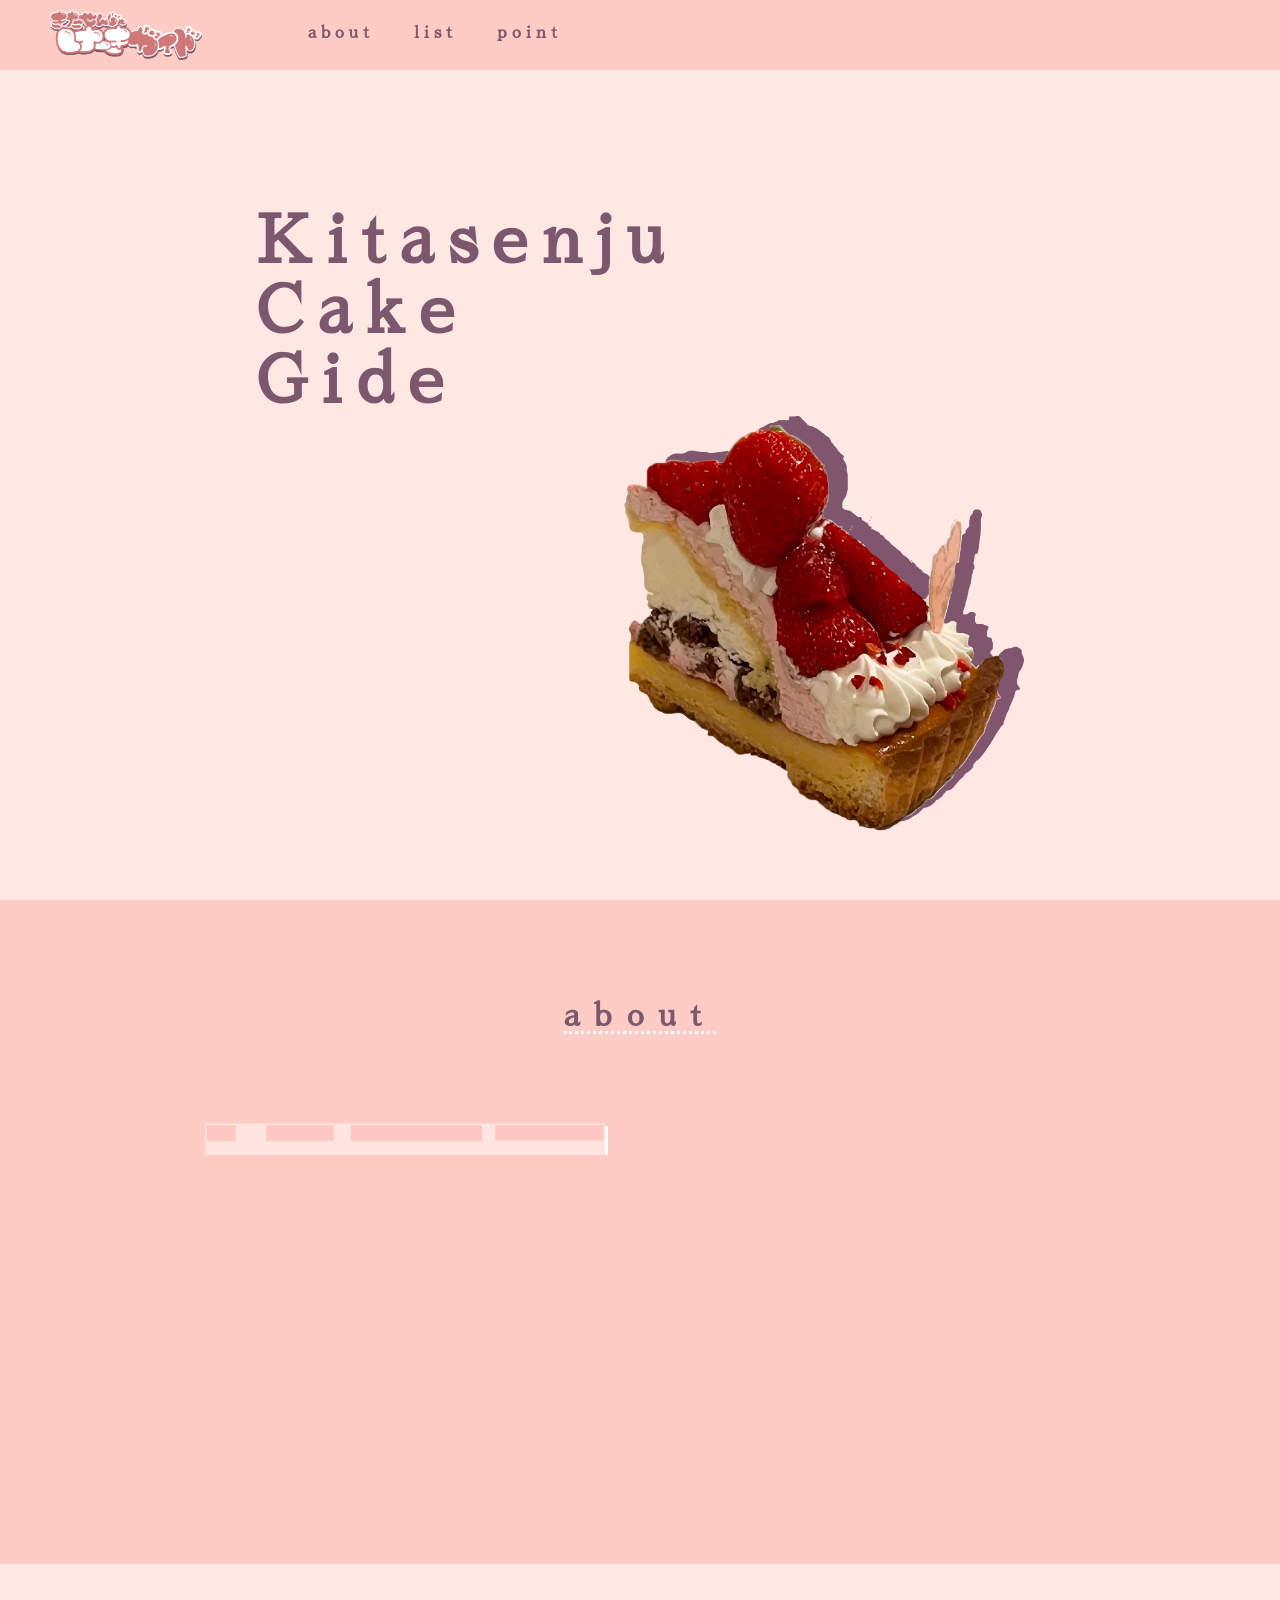
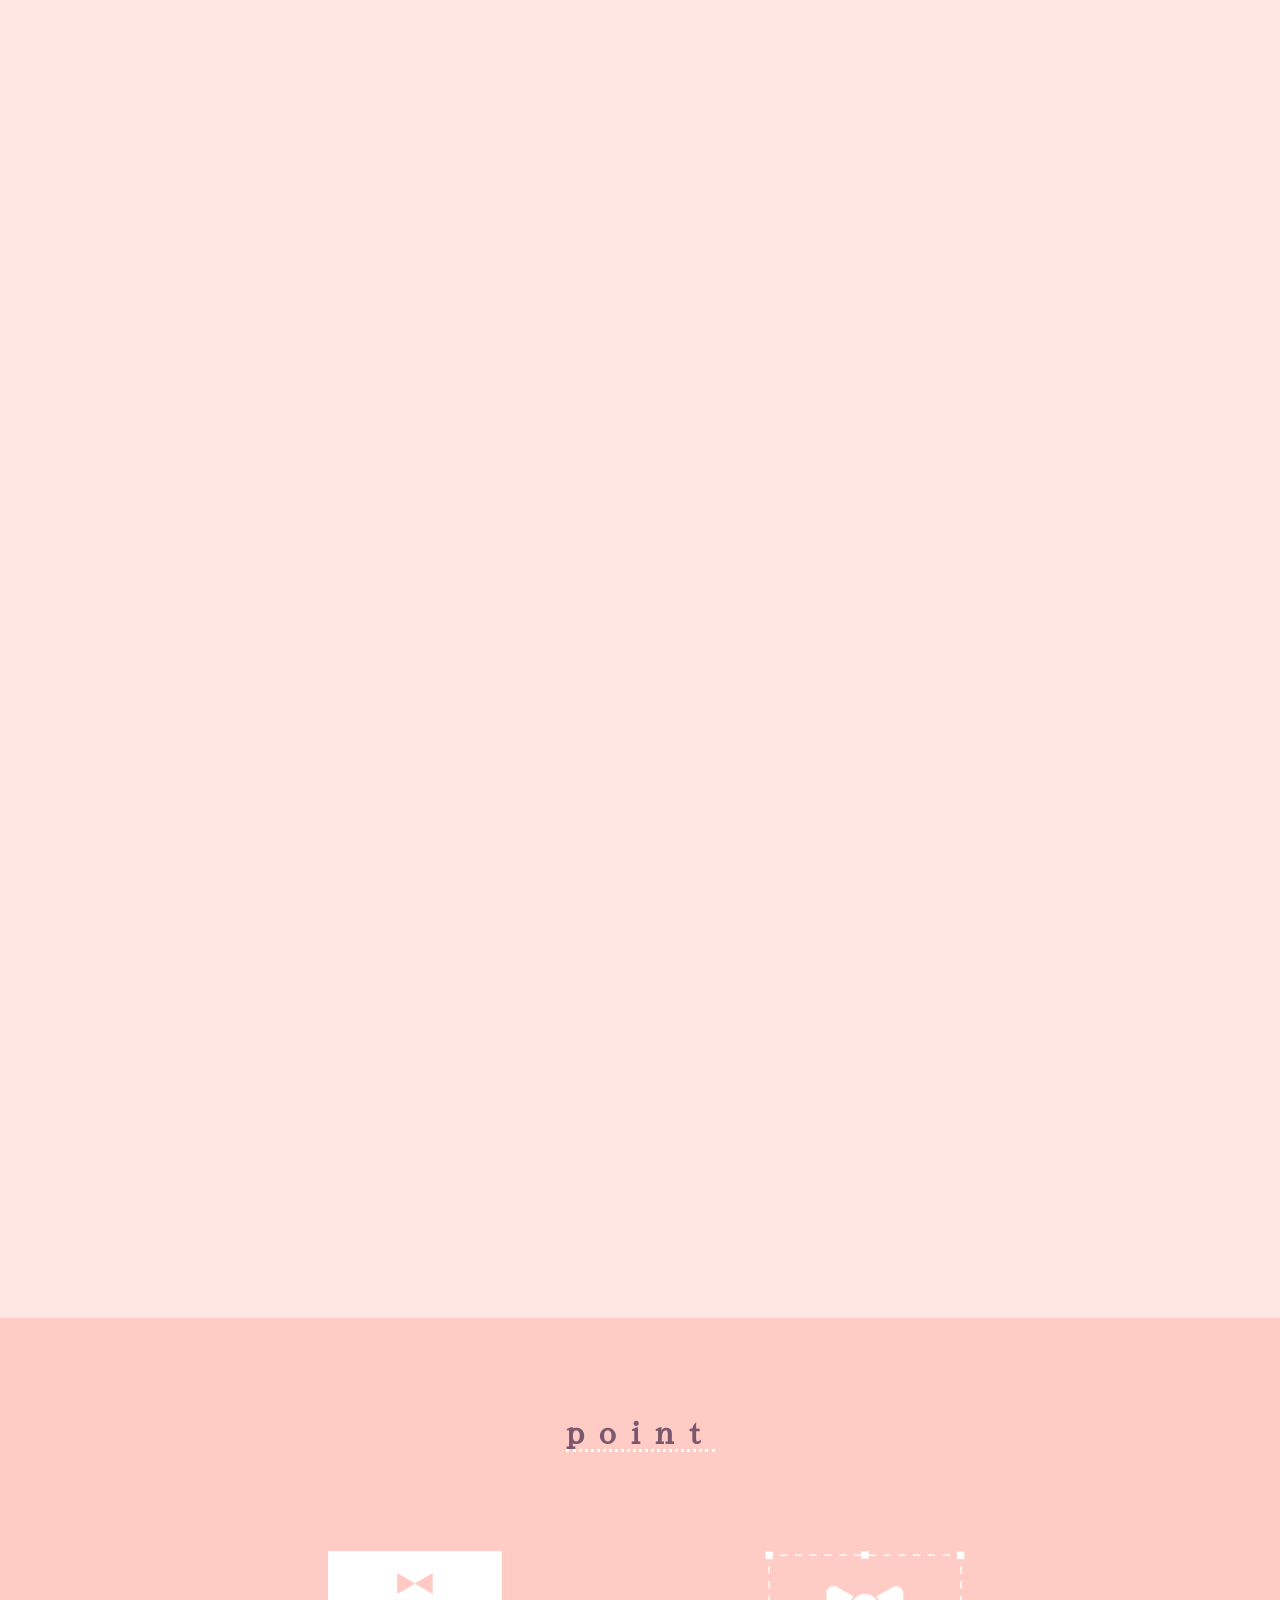
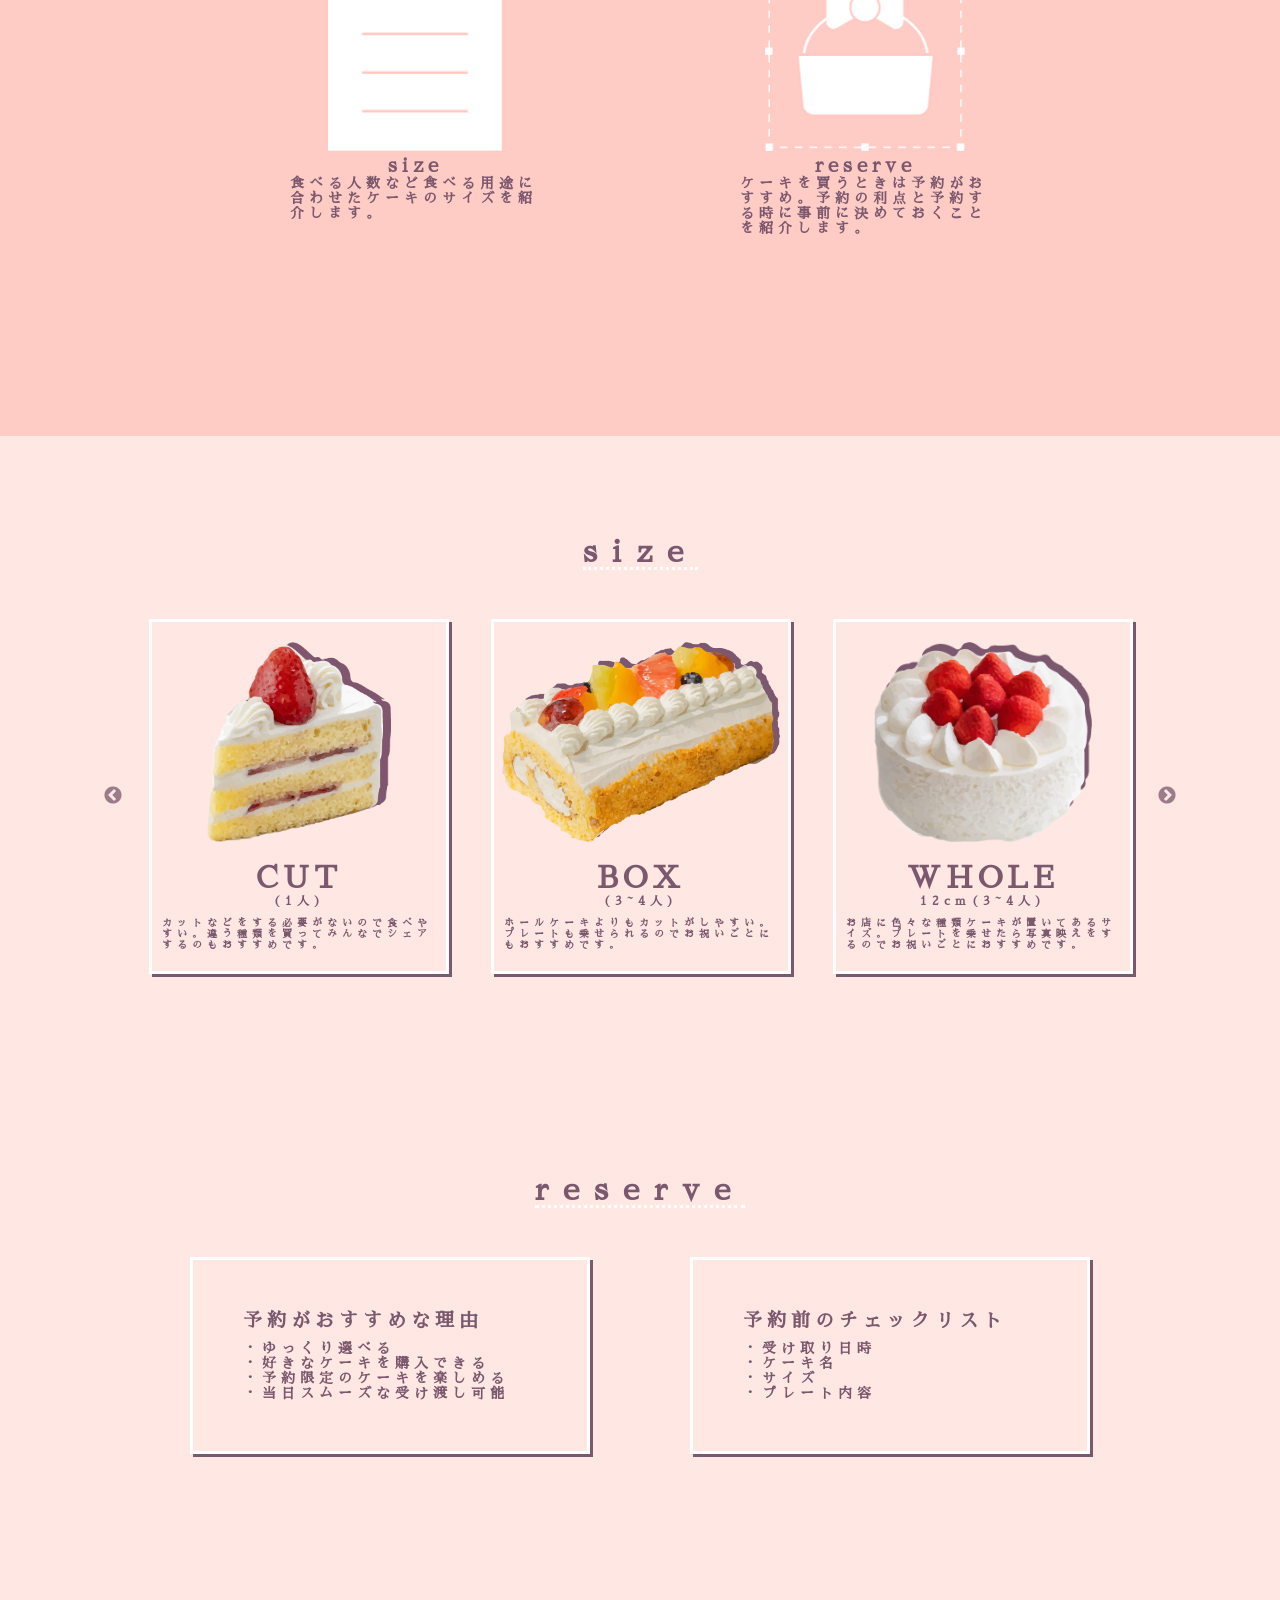
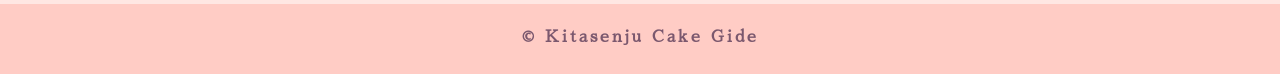
==== commit aba823bd: "ファイル追加" ====
--- a/index.html
+++ b/index.html
@@ -2,12 +2,24 @@
 <html lang="ja">
 <head>
     <meta charset="UTF-8">
+    <meta name="viewport" content="width = device-width, initial-scale = 1.0, minimum-scale = 1.0">
     <meta http-equiv="X-UA-Compatible" content="IE=edge">
     <meta name="viewport" content="width=device-width, initial-scale=1.0">
     <link rel="stylesheet" href="./css/slick.css">
     <link rel="stylesheet" href="./css/slick-theme.css">
     <link rel="stylesheet" href="./css/style.css">
+    <link rel="shortcut icon" href="./images/icon.png" />
+    <link rel="icon" type="image/vnd.microsoft.icon" href="./images/icon.png" />
+    <meta property="og:title" content="Kitasenju Cake Gide" />
+    <meta property="og:image" content="./images/here.png" />
+    <meta property="og:type" content="website" />
+    <meta property="og:site_name" content="Kitasenju Cake Gide" />
+    <meta property="og:description" content="Kitasenju Cake Gideは北千住のケーキ屋を紹介します。" />
+    <meta property="og:description" value="hogehoge">
     <title>Kitasenju Cake Gide</title>
+    <link rel="preconnect" href="https://fonts.googleapis.com">
+    <link rel="preconnect" href="https://fonts.gstatic.com" crossorigin>
+    <link href="https://fonts.googleapis.com/css2?family=Noto+Sans+JP&family=Sawarabi+Mincho&display=swap" rel="stylesheet">
 </head>
 <body>
     <!-- header -->
@@ -16,17 +28,19 @@
             <div class="logo">
                 <img src="./images/logo.png" alt="">
             </div>
-            <nav>
-                <ul>
-                    <li><a href="#about">about</a></li>
-                    <li><a href="#list">list</a></li>
-                    <li><a href="#point">point</a></li>
+            <nav class="nav">
+                <ul class="nav-list">
+                    <li class="nav-item"><a href="#about">about</a></li>
+                    <li class="nav-item"><a href="#list">list</a></li>
+                    <li class="nav-item"><a href="#point">point</a></li>
                 </ul>
             </nav>
         </div>
         <div class="firstview">
-            <h1>Kitasenju<br>Cake<br>Gide</h1>
-            <img src="./images/lamezon.png" alt="">
+            <div class="all-contents">
+                <h1>Kitasenju<br>Cake<br>Gide</h1>
+                <img src="./images/lamezon.png" alt="">
+            </div>
         </div>
     </header>
 
@@ -36,7 +50,6 @@
         <div class="about-box">
             <img src="./images/map.png" alt="">
             <div class="about-text">
-                <h3>北千住付近</h3>
                 <p>北千住駅付近のケーキ屋さんとケーキ屋でアルバイトをしている私流買うときのポイントを紹介します。お祝い/記念日/お土産のケーキ選びを楽しみましょう！</p>
             </div>
         </div>
@@ -177,7 +190,7 @@
                     <div class="text-all">
                         <div class="list-text">
                             <h3>a la campague</h3>
-                            <h4>OIOI1・4階徒歩1分</h4>
+                            <h4>OIOI1/4階徒歩1分</h4>
                         </div>
                         <div class="text-12">
                             <div class="list-text1">
@@ -203,13 +216,17 @@
         <div class="pointbox-all">
             <div class="point-box">
                 <img src="./images/point1.png" alt="">
-                <h3>size</h3>
-                <p>食べる人数など食べる用途に合わせたケーキのサイズを紹介します。</p>
+                <div class="intro_content_right">
+                    <h3>size</h3>
+                    <p>食べる人数など食べる用途に合わせたケーキのサイズを紹介します。</p>
+                </div>
             </div>
             <div class="point-box">
                 <img src="./images/point2.png" alt="">
-                <h3>reserve</h3>
-                <p>ケーキを買うときは予約がおすすめ。予約の利点と予約する時に事前に決めておくことを紹介します。</p>
+                <div class="intro_content_right">
+                    <h3>reserve</h3>
+                    <p>ケーキを買うときは予約がおすすめ。予約の利点と予約する時に事前に決めておくことを紹介します。</p>
+                </div>
             </div>
         </div>
     </section>
--- a/css/style.css
+++ b/css/style.css
@@ -4,6 +4,7 @@
     padding: 0;
     list-style: none;
     text-decoration: none;
+    font-family: 'Sawarabi Mincho', serif;
 }
 
 h1,
@@ -103,6 +104,16 @@
     height: 50px;
 }
 
+
+
+@media(max-width:480px) {
+    .logo img{
+        margin-top: 20px;
+        margin-left: 20px;
+        height: 50%;
+    }
+}    
+
 header{
     width: 100vw;
     height: 100vh;
@@ -132,6 +143,81 @@
 header a:hover{
     color: #fff;
     transition-duration : 1s;
+}
+
+@media(max-width:1024px) {
+    
+    header ul{
+        display: flex;
+        justify-content: flex-end;
+        width: 400px;
+        margin-top: 25px;
+        margin-right: 0;
+    }
+    
+    header li {
+        margin-right: 40px;
+    }
+    
+    header a{
+        text-decoration:none;
+        color: #7B586E;
+        letter-spacing: 5px;
+        font-weight: bold;
+        transition-duration : 1s;
+    }
+    
+    header a:hover{
+        color: #fff;
+        transition-duration : 1s;
+    }
+}
+
+@media(max-width: 768px) {
+    header ul{
+        display: flex;
+        justify-content: flex-end;
+        width: 280px;
+        margin-top: 25px;
+        margin-right: 0;
+    }
+    
+    header li {
+        margin-right: 40px;
+    }
+    
+    header a{
+        font-size: 10px;
+        text-decoration:none;
+        color: #7B586E;
+        letter-spacing: 3px;
+        font-weight: bold;
+        transition-duration : 1s;
+    }
+    
+    header a:hover{
+        color: #fff;
+        transition-duration : 1s;
+    }
+}
+
+@media(max-width: 480px) {
+    header ul{
+        display: flex;
+        justify-content: flex-end;
+        width: 50px;
+        margin-top: 25px;
+        margin-left: 150px;
+    }
+    
+    header li {
+        margin-right: 20px;
+    }
+
+    header a:hover{
+        color: #fff;
+        transition-duration : 1s;
+    }
 }
 
 .firstview h1 {
@@ -153,10 +239,34 @@
     -webkit-transform: translateY(-30%) translateX(0%);
 }
 
+
+
+@media(max-width:768px) {
+    .firstview h1 {
+        font-size: 28px;
+        position: absolute;
+        top: 30%;
+        left: 15%;
+        transform: translateY(-30%) translateX(0%);
+        -webkit-transform: translateY(-30%) translateX(0%);
+    }
+
+    .firstview img {
+        width: 200px;
+        height: auto;
+        position: absolute;
+        top: 60%;
+        right: 15%;
+        transform: translateY(-30%) translateX(0%);
+        -webkit-transform: translateY(-30%) translateX(0%);
+    }
+}
+
 .about {
     background-color: #FFCCC5;
     padding-bottom: 100px;
 }
+@media (min-width: 1200px) {
 
 .about-box {
     display: flex;
@@ -188,6 +298,48 @@
     margin-left: 50px;
     line-height: 2;
 }
+
+}
+
+@media(max-width:768px) {
+
+    h2 {
+        padding-top: 70px;
+        font-size: 20px;
+    }
+
+    .about-box {
+        display: flex;
+        justify-content: center;
+        align-items: center;
+        margin-top: 50px;
+    }
+    
+    .about h3 {
+        font-size: 24px;
+        letter-spacing: 5px;
+    }
+    
+    .about p {
+        font-size: 8px;
+        margin-left: 20px;
+        letter-spacing: 3px;
+    }
+    
+    .about img {
+        width: 30%;
+        
+        object-fit: contain;
+        box-shadow: 3px 3px 0px 0px #fff;
+    
+    }
+    
+    .about .about-text{
+        width: 50%;
+        line-height: 2;
+    }
+}
+
 
 .list {
     background-color: #FFE7E3;
@@ -247,6 +399,129 @@
     flex-wrap: wrap;
 }
 
+@media(max-width:768px) {
+
+    .list-box {
+        display: flex;
+        justify-content: center;
+        align-items: center;
+        padding: 50px;
+        background-color:#FFE7E3;
+        border: 3px solid #ffffff;
+        box-shadow: 3px 3px 0px 0px #7B586E;
+        width: 90vw;
+        margin: 20px;
+        transition-duration : 1s;
+    }
+    
+    .list-box:hover {
+        background-color:#fff;
+        border: 3px solid #FFCCC5;
+        box-shadow: 3px 3px 0px 0px #fff;
+        transition-duration : 1s;
+    }
+    
+    .list img {
+        width: 100px;
+        object-fit: contain;
+    }
+    
+    .text-all {
+        width: 230px;
+        margin-left: 20px;
+    }
+    
+    .list-text h4 {
+        color:#7B586E;
+        border-bottom: 3px dotted #7B586E;
+        font-size: 12px;
+        transition-duration : 1s;
+    }
+
+    .text-12 h5 {
+        color:#7B586E;
+        font-size: 8px;
+        transition-duration : 1s;
+    }
+
+    .list-text p {
+        color:#7B586E;
+        font-size: 8px;
+    }
+    
+    .text-12 {
+        display: flex;
+        margin-top: 10px;
+        margin-bottom: 10px;
+    }
+    
+    .list-text2 {
+        margin-left: 10px;
+    }
+    
+}
+
+@media(max-width:480px) {
+    .list-box {
+        display: flex;
+        justify-content: center;
+        align-items: center;
+        padding: 50px;
+        background-color:#FFE7E3;
+        border: 3px solid #ffffff;
+        box-shadow: 3px 3px 0px 0px #7B586E;
+        width: 90vw;
+        margin: 20px;
+        transition-duration : 1s;
+    }
+    
+    .list-box:hover {
+        background-color:#fff;
+        border: 3px solid #FFCCC5;
+        box-shadow: 3px 3px 0px 0px #fff;
+        transition-duration : 1s;
+    }
+    
+    .list img {
+        width: 20vw;
+        object-fit: contain;
+    }
+    
+    .text-all {
+        width: 230px;
+        margin-left: 20px;
+    }
+    
+    .list-text h4 {
+        color:#7B586E;
+        border-bottom: 3px dotted #7B586E;
+        font-size: 8px;
+        transition-duration : 1s;
+        letter-spacing: 2px;
+    }
+
+    .text-12 h5 {
+        color:#7B586E;
+        font-size: 8px;
+        transition-duration : 1s;
+    }
+
+    .list-text p {
+        color:#7B586E;
+        font-size: 8px;
+    }
+    
+    .text-12 {
+        display: flex;
+        margin-top: 10px;
+        margin-bottom: 10px;
+    }
+    
+    .list-text2 {
+        margin-left: 10px;
+    }
+}
+
 .point {
     padding-bottom: 100px;
     background-color: #FFCCC5;
@@ -273,70 +548,160 @@
     justify-content:center;
 }
 
-.size {
-    background-color: #FFE7E3;
-    padding-bottom: 50px;
-    text-align: center;
-}
-  
-  .slider {
-    margin: 30px auto;
-    width: 80%;
-  }
-  
-  /*slick setting*/
-  .slick-prev:before,
-  .slick-next:before {
-    color: #7B586E;
-  }
-  
-  .slick-dots {
-    bottom: -30px;
-    display: flex;
-    justify-content: center;
-    align-items: center;
-  }
-
-.size-box img {
-    height: 200px;
-    margin: 30px auto;
-    margin-top: 20px;
-    margin-bottom: 20px;
-}
-
-.size-box {
-    text-align: center;
-    width: 300px;
-    background-color:#FFE7E3;
-    border: 3px solid #ffffff;
-    box-shadow: 3px 3px 0px 0px #7B586E;
-    margin-top: 50px;
-    margin-left: 30px;
-    transition-duration : 1s;
-}
-
-.size-box:hover {
-    background-color:#fff;
-    border: 3px solid #FFCCC5;
-    box-shadow: 3px 3px 0px 0px #fff;
-    transition-duration : 1s;
-}
-
-.size h3 {
-    font-weight: bold; 
-    font-size: 30px;
-}
-
-.size h4 {
-    font-weight: bold; 
-    font-size: 12px;
-}
-.size p {
-    font-size: 10px;
-    font-weight:bold;
-    padding: 10px;
-    padding-bottom: 20px;
-    text-align: left;
+
+@media(max-width:768px) {
+    .point {
+        padding-bottom: 70px;
+        background-color: #FFCCC5;
+    }
+    
+    .point img{
+        height: 100px;
+    }
+    
+    .point-box {
+        text-align: center;
+        width: 150px;
+        margin: 30px;
+        margin-top: 60px;
+    }
+
+    .point h3 {
+        font-size: 16px;
+    }
+    
+    .point p {
+        font-size: 10px;
+        font-weight:bold;
+        text-align:left;
+    }
+    
+    .pointbox-all {
+        display: flex;
+        justify-content:center;
+    }
+}
+
+    .size {
+        background-color: #FFE7E3;
+        padding-bottom: 50px;
+        text-align: center;
+    }
+    
+    .slider {
+        margin: 30px auto;
+        width: 80%;
+    }
+    
+    /*slick setting*/
+    .slick-prev:before,
+    .slick-next:before {
+        color: #7B586E;
+    }
+    
+    .slick-dots {
+        bottom: -30px;
+        display: flex;
+        justify-content: center;
+        align-items: center;
+    }
+
+    .size-box img {
+        height: 200px;
+        margin: 30px auto;
+        margin-top: 20px;
+        margin-bottom: 20px;
+    }
+
+    .size-box {
+        text-align: center;
+        width: 300px;
+        background-color:#FFE7E3;
+        border: 3px solid #ffffff;
+        box-shadow: 3px 3px 0px 0px #7B586E;
+        margin-top: 50px;
+        margin: 20px auto;
+        transition-duration : 1s;
+    }
+
+    .size-box:hover {
+        background-color:#fff;
+        border: 3px solid #FFCCC5;
+        box-shadow: 3px 3px 0px 0px #fff;
+        transition-duration : 1s;
+    }
+
+    .size h3 {
+        font-weight: bold; 
+        font-size: 30px;
+    }
+
+    .size h4 {
+        font-weight: bold; 
+        font-size: 12px;
+    }
+    .size p {
+        font-size: 10px;
+        font-weight:bold;
+        padding: 10px;
+        padding-bottom: 20px;
+        text-align: left;
+    }
+
+
+
+@media(max-width:480px) {
+    .size {
+        background-color: #FFE7E3;
+        padding-bottom: 30px;
+        text-align: center;
+    }
+      
+      .slider {
+        margin: 10px auto;
+        width: 100%;
+      }
+      
+      /*slick setting*/
+      .slick-prev:before,
+      .slick-next:before {
+        color: #7B586E;
+      }
+    
+    .size-box img {
+        height: 30%;
+        margin: 0px auto;
+        margin-top: 20px;
+        margin-bottom: 20px;
+    }
+    
+    .size-box {
+        text-align: center;
+        width: 90%;
+        height: 300px;
+        background-color:#FFE7E3;
+        border: 3px solid #ffffff;
+        box-shadow: 3px 3px 0px 0px #7B586E;
+        margin-top: 30px;
+        transition-duration : 1s;
+    }
+    
+    .size h3 {
+        font-weight: bold; 
+        font-size: 25px;
+    }
+    
+    .size h4 {
+        font-weight: bold; 
+        font-size: 10px;
+    }
+    .size p {
+        font-size: 12px;
+        font-weight:bold;
+        padding: 10px;
+        padding-bottom: 20px;
+        text-align: left;
+    }
 }
 
 
@@ -385,9 +750,61 @@
     padding: 50px;
 }
 
-#limited {
-    padding: 100px 0;
-}
+@media(max-width:768px) {
+    .reserve {
+        background-color: #FFE7E3;
+        padding-bottom: 10px;
+    }
+    
+    .frame {
+        margin: 0 auto;
+        width: 100%;
+        background-color:#FFE7E3;
+        border: 3px solid #ffffff;
+        box-shadow: 3px 3px 0px 0px #7B586E;
+        padding: 20px;
+        transition-duration : 1s;
+        margin-bottom: 50px;
+    }
+    
+    .frame .reserve-box {
+        text-align: left;
+        width: 300px;
+    }
+    
+    .reserve h3 {
+        
+        font-size: 16px;
+        padding-bottom: 10px;
+    }
+    
+    .reserve p {
+        font-size: 12px;
+        text-align: left;
+    
+    }
+    
+    .reserve-box-all {
+        display: flex;
+        justify-content:center;
+        padding: 50px;
+        flex-wrap: wrap;
+    }
+    
+}
+
+@media(max-width:480px) {
+    .reserve-box {
+        text-align: left;
+        width: 60vw;
+    }
+
+    .frame .reserve-box {
+        text-align: left;
+        width: 65vw;
+    }
+}
+
 
 footer {
     text-align: center;
@@ -396,5 +813,13 @@
     background-color: #FFCCC5;
     padding-top: 25px;
     height: 70px;
-}
-
+    letter-spacing: 3px;
+}
+
+@media(max-width:450px) {
+    footer {
+        font-size: 10px;
+        padding-top: 18px;
+        height: 50px;
+    }
+}
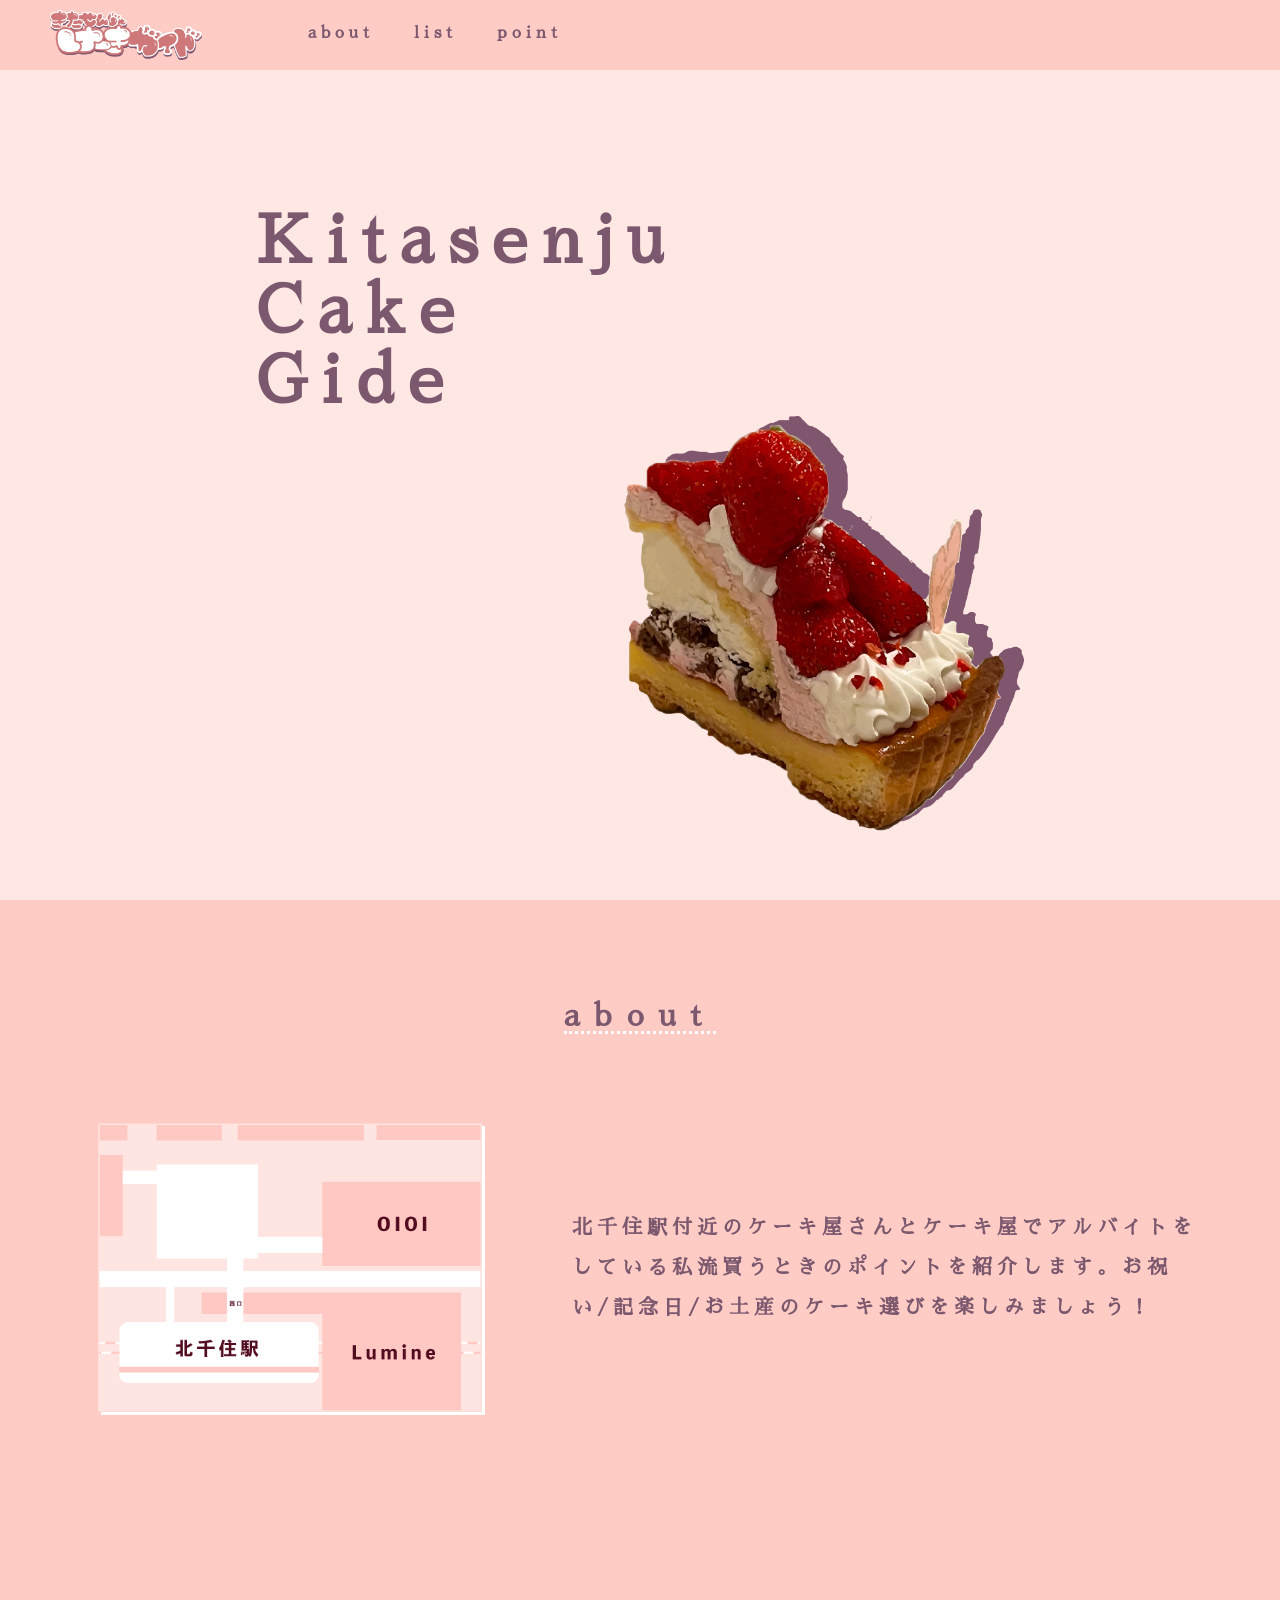
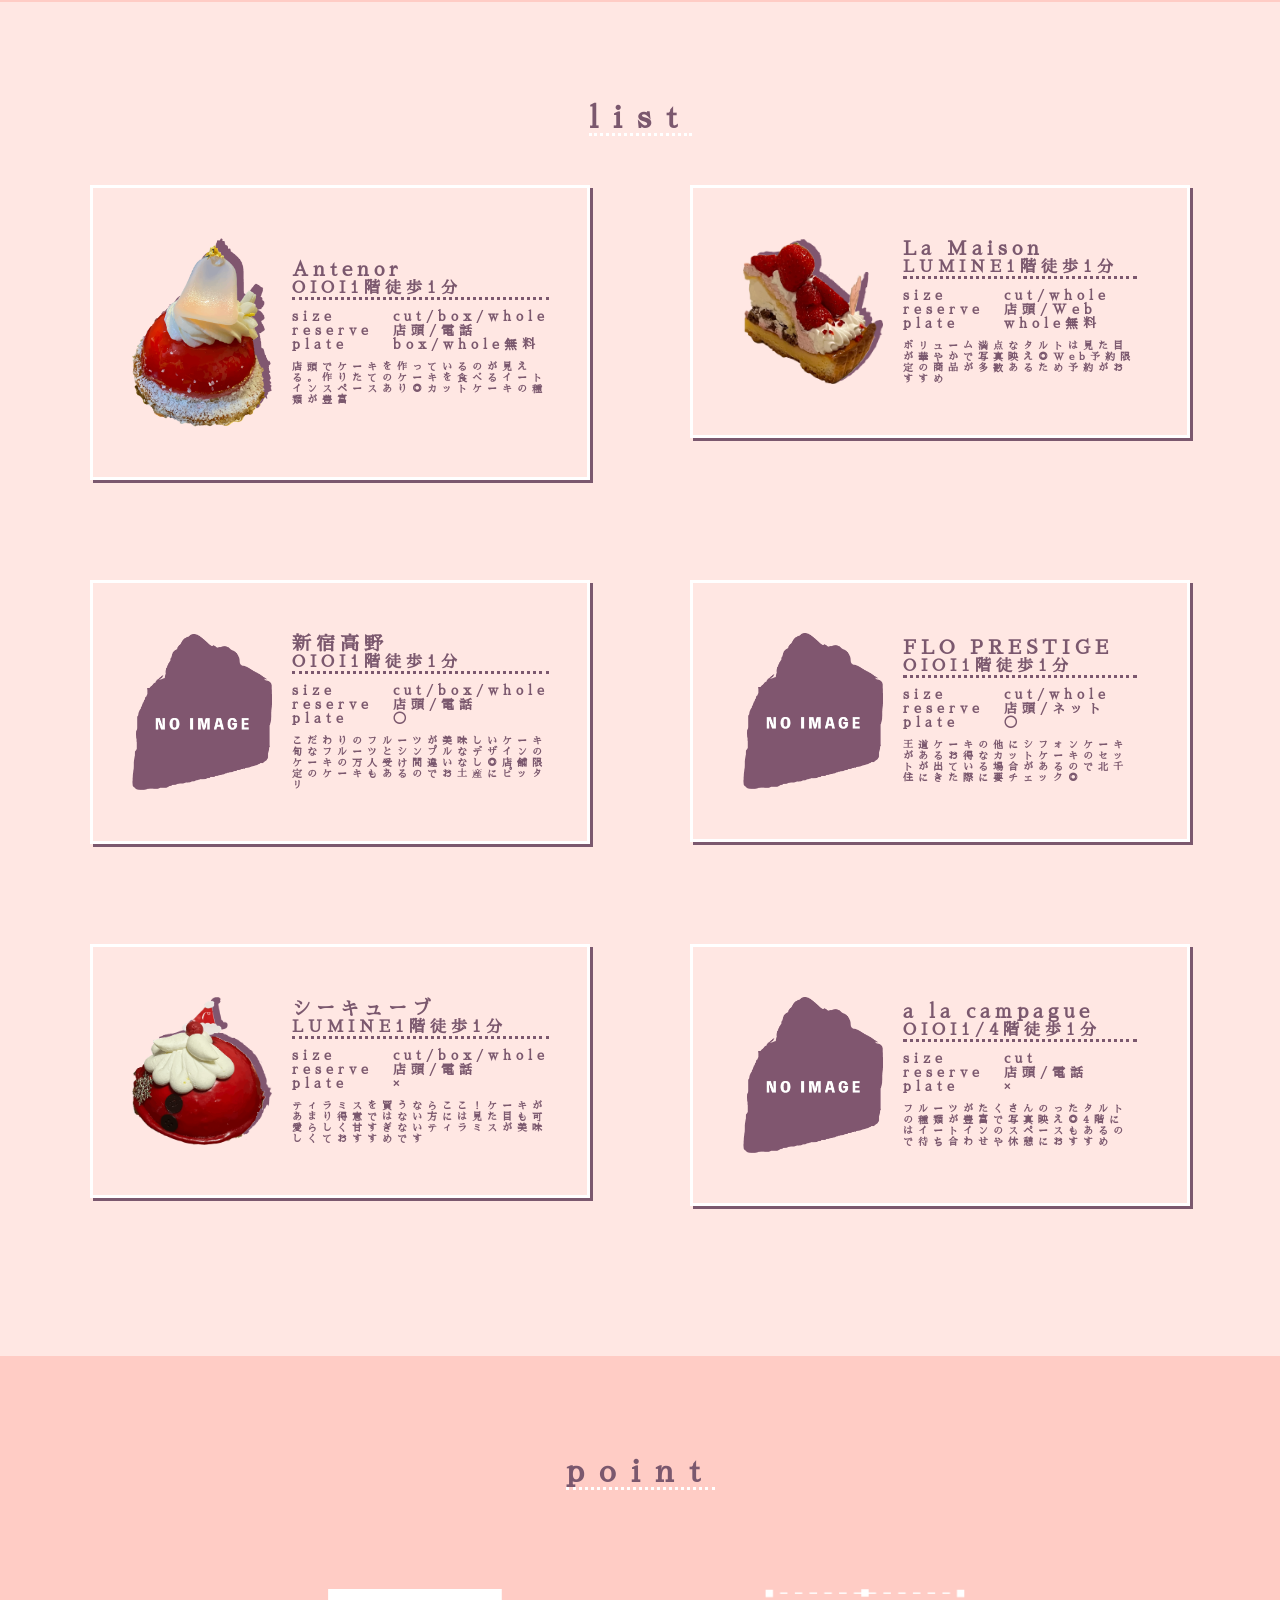
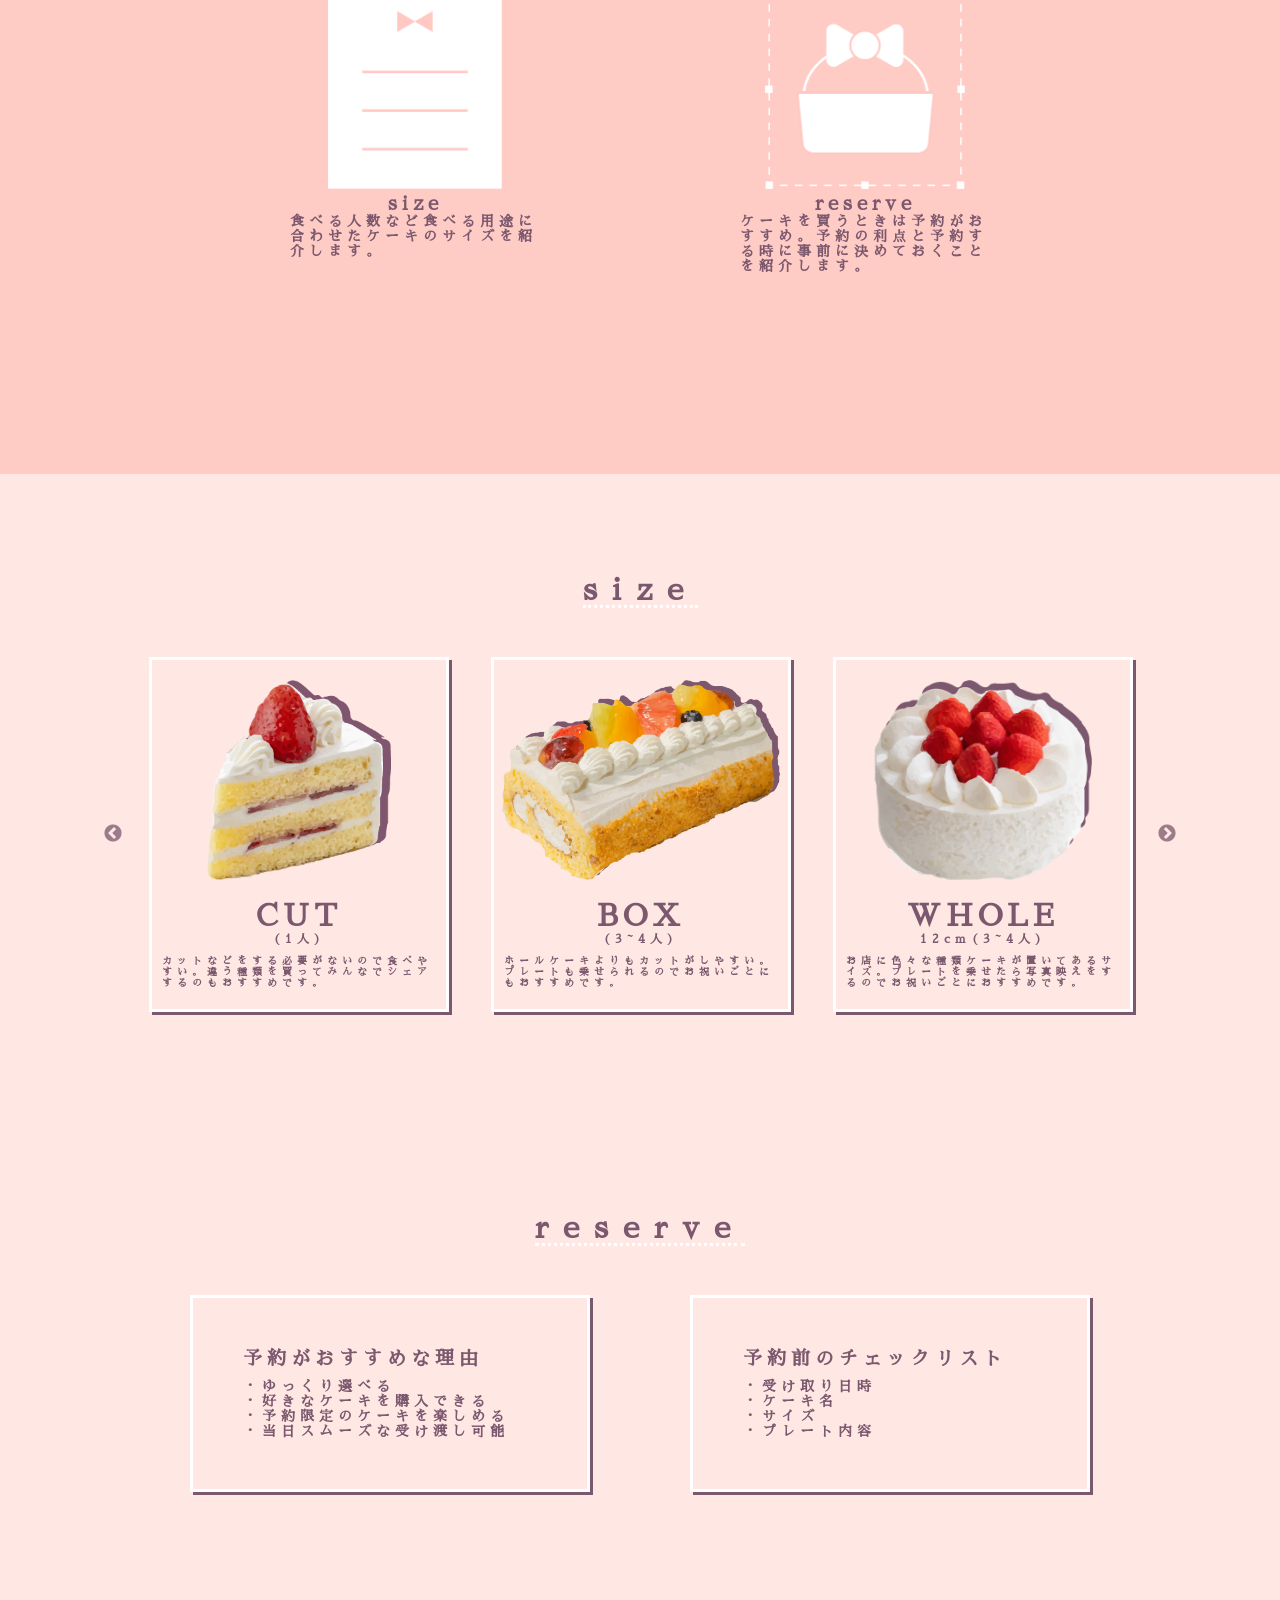
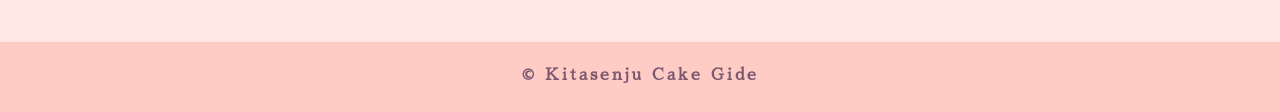
==== commit 3952007b: "追加" ====
--- a/index.html
+++ b/index.html
@@ -90,7 +90,7 @@
                     <div class="text-all">
                         <div class="list-text">
                             <h3>La Maison</h3>
-                            <h4>Lumine1階徒歩1分</h4>
+                            <h4>LUMINE1階徒歩1分</h4>
                         </div>
                         <div class="text-12">
                             <div class="list-text1">
@@ -165,7 +165,7 @@
                     <div class="text-all">
                         <div class="list-text">
                             <h3>シーキューブ</h3>
-                            <h4>Lumine1階徒歩1分</h4>
+                            <h4>LUMINE1階徒歩1分</h4>
                         </div>
                         <div class="text-12">
                             <div class="list-text1">
--- a/css/style.css
+++ b/css/style.css
@@ -266,12 +266,12 @@
     background-color: #FFCCC5;
     padding-bottom: 100px;
 }
-@media (min-width: 1200px) {
 
 .about-box {
     display: flex;
     justify-content: center;
     align-items: center;
+    margin: 50px auto;
     margin-top: 50px;
 }
 
@@ -281,11 +281,11 @@
 }
 
 .about p {
-    font-size: 14px;
+    font-size: 20px;
 }
 
 .about img {
-    width: 400px;
+    width: 30%;
     margin: 40px;
     object-fit: contain;
     box-shadow: 3px 3px 0px 0px #fff;
@@ -293,15 +293,38 @@
 }
 
 .about .about-text{
-    width: 400px;
-    margin: 20px;
+    width: 50%;
+    margin: 10px;
     margin-left: 50px;
     line-height: 2;
 }
 
-}
-
-@media(max-width:768px) {
+
+@media(max-width:800px) {
+    .about img {
+        width: 30%;
+        margin: 0px;
+        object-fit: contain;
+        box-shadow: 3px 3px 0px 0px #fff;
+    
+    }
+
+    .about .about-text{
+        width: 40%;
+        margin-left: 10;
+        line-height: 2;
+    }
+
+    .about p {
+        font-size: 10px;
+        margin-left: 20px;
+        letter-spacing: 3px;
+    }
+}
+
+
+
+@media(max-width:480px) {
 
     h2 {
         padding-top: 70px;
@@ -312,23 +335,24 @@
         display: flex;
         justify-content: center;
         align-items: center;
+        margin: 10% auto;
         margin-top: 50px;
     }
     
     .about h3 {
-        font-size: 24px;
+        font-size: 16px;
         letter-spacing: 5px;
     }
     
     .about p {
-        font-size: 8px;
+        font-size: 10px;
         margin-left: 20px;
         letter-spacing: 3px;
     }
     
     .about img {
-        width: 30%;
-        
+        width: 40%;
+        margin: 0px;
         object-fit: contain;
         box-shadow: 3px 3px 0px 0px #fff;
     
@@ -336,6 +360,7 @@
     
     .about .about-text{
         width: 50%;
+        margin: 0;
         line-height: 2;
     }
 }
@@ -466,7 +491,7 @@
         display: flex;
         justify-content: center;
         align-items: center;
-        padding: 50px;
+        padding: 20px;
         background-color:#FFE7E3;
         border: 3px solid #ffffff;
         box-shadow: 3px 3px 0px 0px #7B586E;
